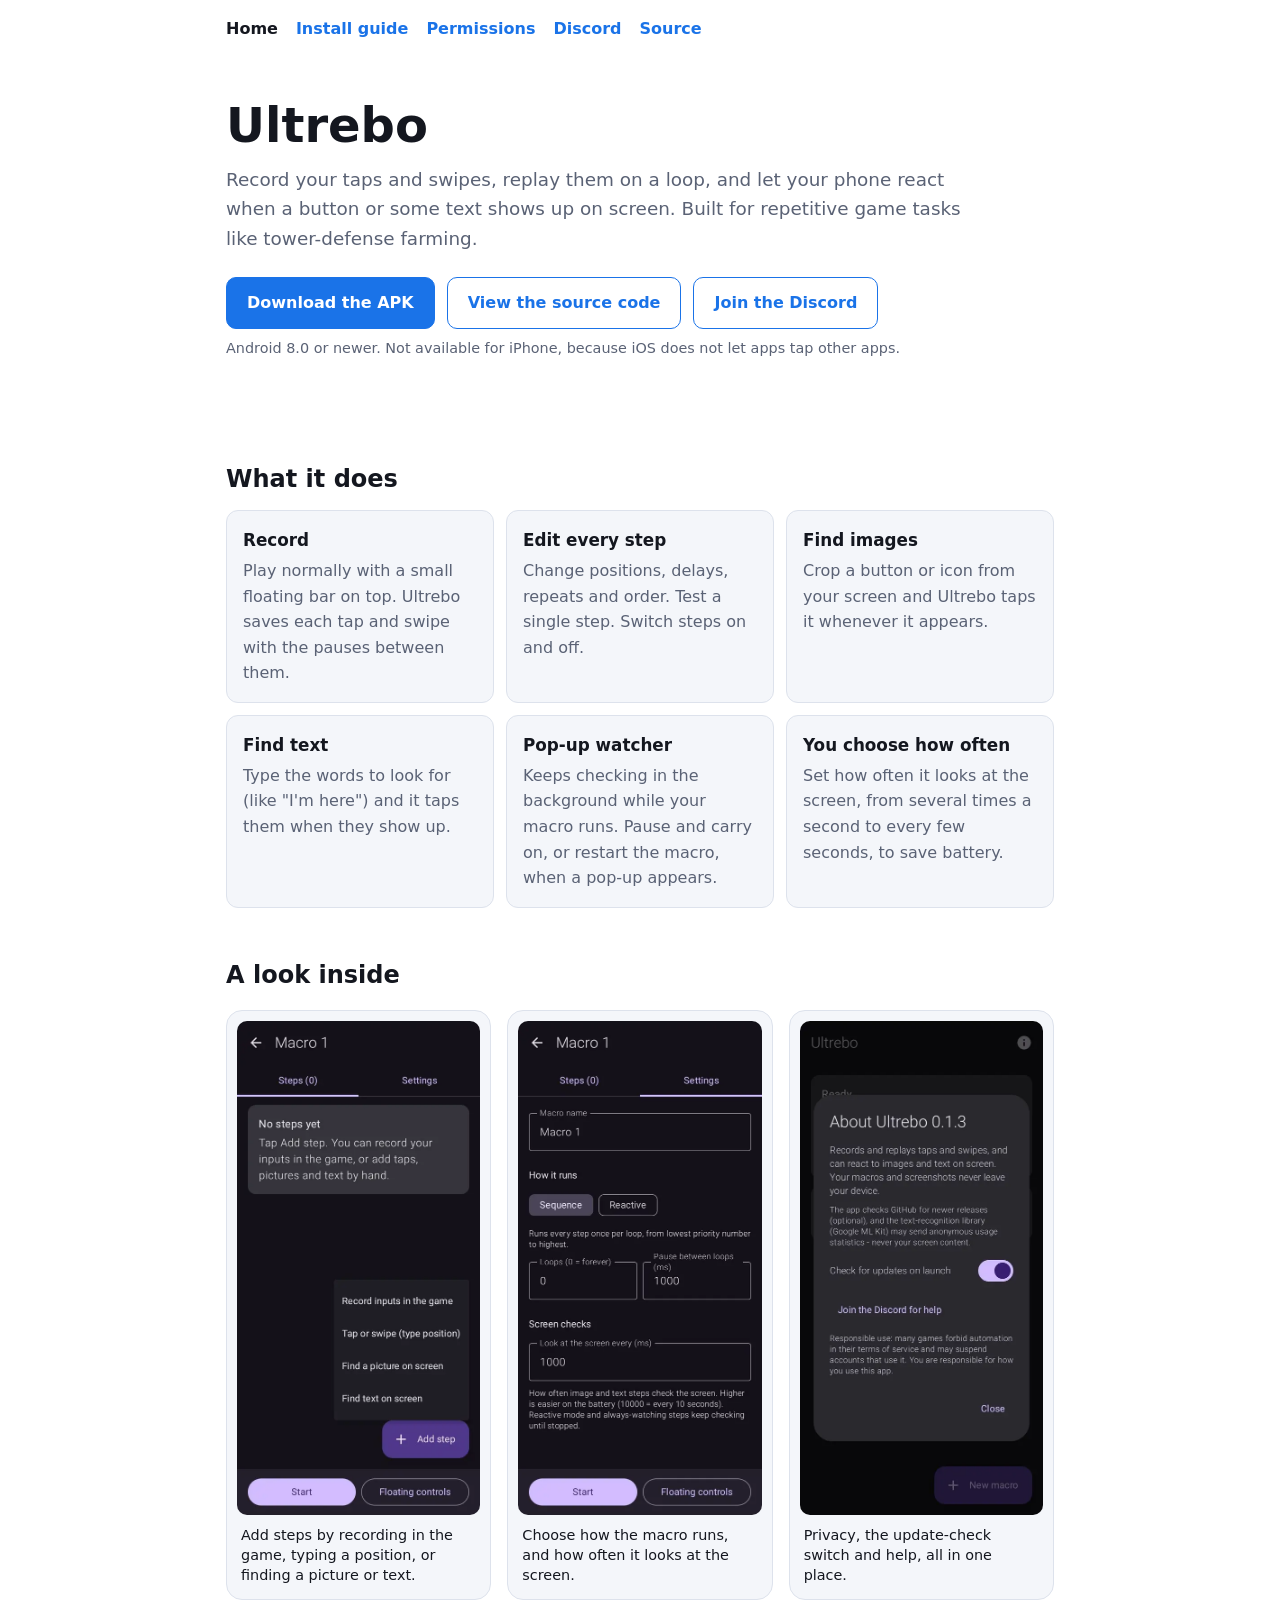
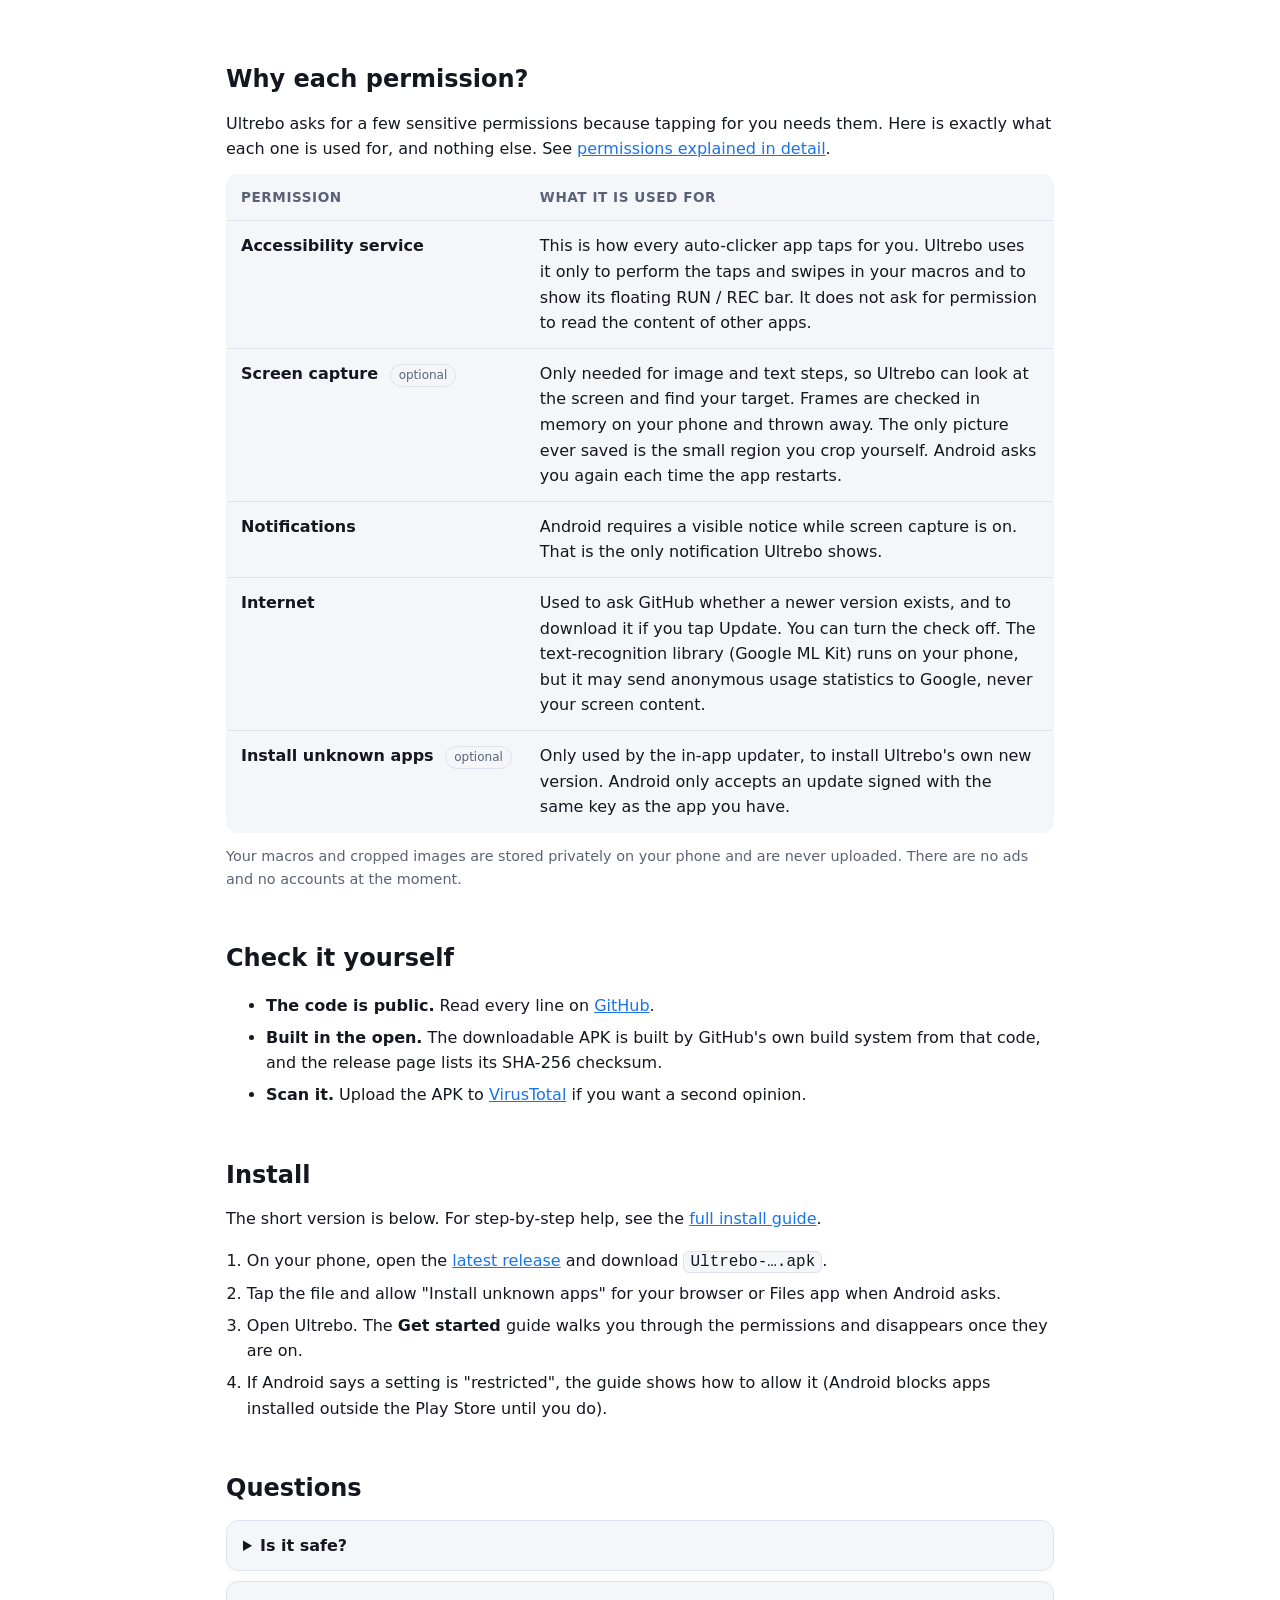
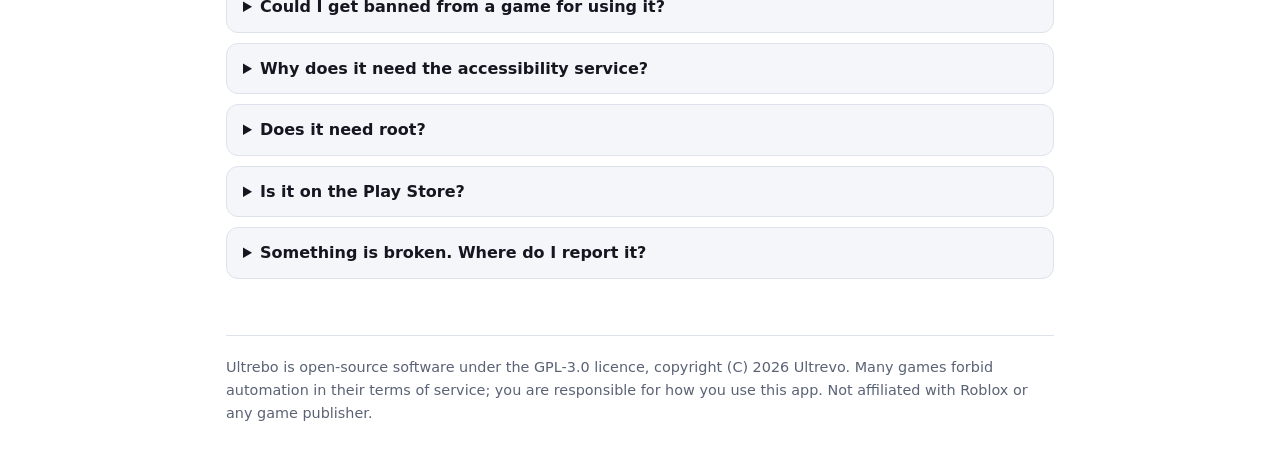
==== docs/index.html @ e7f70ffb "Show screenshots in a clear gallery with captions inside each card; bust the stylesheet cache" ====
<!doctype html>
<html lang="en">
<head>
<meta charset="utf-8">
<meta name="viewport" content="width=device-width, initial-scale=1">
<title>Ultrebo - tap automation app for Android</title>
<meta name="description" content="Ultrebo is an open-source Android app that records and replays taps and swipes and can find images and text on screen. See exactly what it does and why it needs each permission.">
<meta property="og:title" content="Ultrebo - tap automation app for Android">
<meta property="og:description" content="Record taps, replay them, and react to images and text on screen. Open source, with every permission explained.">
<meta name="google-site-verification" content="expB4RWca5_UA6iUgdjvlI29_HcrTDJphARxLdMPjEo" />
<meta name="robots" content="index,follow">
<meta name="theme-color" content="#1a73e8">
<link rel="canonical" href="https://ultrevo.github.io/Ultrebo/">
<link rel="icon" href="favicon.svg" type="image/svg+xml">
<meta property="og:type" content="website">
<meta property="og:url" content="https://ultrevo.github.io/Ultrebo/">
<meta property="og:site_name" content="Ultrebo">
<meta name="twitter:card" content="summary">
<script type="application/ld+json">
{
  "@context": "https://schema.org",
  "@type": "SoftwareApplication",
  "name": "Ultrebo",
  "applicationCategory": "UtilitiesApplication",
  "operatingSystem": "Android 8.0 or newer",
  "description": "Records and replays taps and swipes on Android, and can find images and text on screen.",
  "url": "https://ultrevo.github.io/Ultrebo/",
  "downloadUrl": "https://github.com/Ultrevo/Ultrebo/releases/latest",
  "license": "https://www.gnu.org/licenses/gpl-3.0.html",
  "author": { "@type": "Person", "name": "Ultrevo" }
}
</script>
<link rel="stylesheet" href="style.css?v=3">
</head>
<body>
<div class="wrap">
<nav class="site" aria-label="Site"><a href="./" aria-current="page">Home</a><a href="install.html">Install guide</a><a href="permissions.html">Permissions</a><a href="https://discord.gg/mAKGfaAWWW">Discord</a><a href="https://github.com/Ultrevo/Ultrebo">Source</a></nav>

<header class="hero">
  <h1>Ultrebo</h1>
  <p class="lead">Record your taps and swipes, replay them on a loop, and let your phone react when a button
  or some text shows up on screen. Built for repetitive game tasks like tower-defense farming.</p>
  <div class="buttons">
    <a class="btn primary" href="https://github.com/Ultrevo/Ultrebo/releases/latest">Download the APK</a>
    <a class="btn secondary" href="https://github.com/Ultrevo/Ultrebo">View the source code</a>
    <a class="btn secondary" href="https://discord.gg/mAKGfaAWWW">Join the Discord</a>
  </div>
  <p class="small">Android 8.0 or newer. Not available for iPhone, because iOS does not let apps tap other apps.</p>
</header>

<section>
  <h2>What it does</h2>
  <div class="grid">
    <div class="card"><h3>Record</h3><p>Play normally with a small floating bar on top. Ultrebo saves each tap and swipe with the pauses between them.</p></div>
    <div class="card"><h3>Edit every step</h3><p>Change positions, delays, repeats and order. Test a single step. Switch steps on and off.</p></div>
    <div class="card"><h3>Find images</h3><p>Crop a button or icon from your screen and Ultrebo taps it whenever it appears.</p></div>
    <div class="card"><h3>Find text</h3><p>Type the words to look for (like "I'm here") and it taps them when they show up.</p></div>
    <div class="card"><h3>Pop-up watcher</h3><p>Keeps checking in the background while your macro runs. Pause and carry on, or restart the macro, when a pop-up appears.</p></div>
    <div class="card"><h3>You choose how often</h3><p>Set how often it looks at the screen, from several times a second to every few seconds, to save battery.</p></div>
  </div>
</section>

<section>
  <h2>A look inside</h2>
  <div class="shots">
    <figure>
      <img src="img/add-step.webp" width="540" height="1095" loading="lazy"
           alt="Ultrebo's Add step menu listing four options: record inputs in the game, tap or swipe, find a picture on screen, and find text on screen">
      <figcaption>Add steps by recording in the game, typing a position, or finding a picture or text.</figcaption>
    </figure>
    <figure>
      <img src="img/settings.webp" width="540" height="1095" loading="lazy"
           alt="Ultrebo's macro settings screen with run mode, loop count, pause between loops and how often to check the screen">
      <figcaption>Choose how the macro runs, and how often it looks at the screen.</figcaption>
    </figure>
    <figure>
      <img src="img/about.webp" width="540" height="1095" loading="lazy"
           alt="Ultrebo's About screen with its privacy summary, the update-check switch and a link to the Discord server">
      <figcaption>Privacy, the update-check switch and help, all in one place.</figcaption>
    </figure>
  </div>
</section>

<section id="permissions">
  <h2>Why each permission?</h2>
  <p>Ultrebo asks for a few sensitive permissions because tapping for you needs them. Here is exactly what each one
  is used for, and nothing else. See <a href="permissions.html">permissions explained in detail</a>.</p>
  <table>
    <thead><tr><th>Permission</th><th>What it is used for</th></tr></thead>
    <tbody>
      <tr><td class="perm">Accessibility service</td>
        <td>This is how every auto-clicker app taps for you. Ultrebo uses it only to perform the taps and swipes
        in your macros and to show its floating RUN / REC bar. It does not ask for permission to read the content of other apps.</td></tr>
      <tr><td class="perm">Screen capture <span class="tag">optional</span></td>
        <td>Only needed for image and text steps, so Ultrebo can look at the screen and find your target. Frames are
        checked in memory on your phone and thrown away. The only picture ever saved is the small region you crop yourself.
        Android asks you again each time the app restarts.</td></tr>
      <tr><td class="perm">Notifications</td>
        <td>Android requires a visible notice while screen capture is on. That is the only notification Ultrebo shows.</td></tr>
      <tr><td class="perm">Internet</td>
        <td>Used to ask GitHub whether a newer version exists, and to download it if you tap Update. You can turn the check off.
        The text-recognition library (Google ML Kit) runs on your phone, but it may send anonymous usage statistics to Google,
        never your screen content.</td></tr>
      <tr><td class="perm">Install unknown apps <span class="tag">optional</span></td>
        <td>Only used by the in-app updater, to install Ultrebo's own new version. Android only accepts an update
        signed with the same key as the app you have.</td></tr>
    </tbody>
  </table>
  <p class="small" style="margin-top:12px">Your macros and cropped images are stored privately on your phone and are never uploaded.
  There are no ads and no accounts at the moment.</p>
</section>

<section>
  <h2>Check it yourself</h2>
  <ul>
    <li><strong>The code is public.</strong> Read every line on <a href="https://github.com/Ultrevo/Ultrebo">GitHub</a>.</li>
    <li><strong>Built in the open.</strong> The downloadable APK is built by GitHub's own build system from that code, and the release page lists its SHA-256 checksum.</li>
    <li><strong>Scan it.</strong> Upload the APK to <a href="https://www.virustotal.com">VirusTotal</a> if you want a second opinion.</li>
  </ul>
</section>

<section>
  <h2>Install</h2>
  <p>The short version is below. For step-by-step help, see the <a href="install.html">full install guide</a>.</p>
  <ol>
    <li>On your phone, open the <a href="https://github.com/Ultrevo/Ultrebo/releases/latest">latest release</a> and download <code>Ultrebo-….apk</code>.</li>
    <li>Tap the file and allow "Install unknown apps" for your browser or Files app when Android asks.</li>
    <li>Open Ultrebo. The <strong>Get started</strong> guide walks you through the permissions and disappears once they are on.</li>
    <li>If Android says a setting is "restricted", the guide shows how to allow it (Android blocks apps installed outside the Play Store until you do).</li>
  </ol>
</section>

<section>
  <h2>Questions</h2>
  <details><summary>Is it safe?</summary>
    <p>Everything it does is described above and in the open-source code. It has no ads or accounts and does not upload your macros or screenshots. As with any app, only install it if you are comfortable with that.</p></details>
  <details><summary>Could I get banned from a game for using it?</summary>
    <p>Possibly. Many games forbid automation in their rules and may suspend accounts that use it. Ultrebo does not hide itself or avoid detection. You are responsible for how you use it.</p></details>
  <details><summary>Why does it need the accessibility service?</summary>
    <p>It is the only official way an Android app can tap and swipe on other apps. Every auto-clicker uses it.</p></details>
  <details><summary>Does it need root?</summary>
    <p>No.</p></details>
  <details><summary>Is it on the Play Store?</summary>
    <p>No. Apps that automate taps are very restricted there, so Ultrebo is distributed from GitHub.</p></details>
  <details><summary>Something is broken. Where do I report it?</summary>
    <p>Join the <a href="https://discord.gg/mAKGfaAWWW">Discord server</a> and open a support ticket, or open an issue on <a href="https://github.com/Ultrevo/Ultrebo/issues">GitHub</a>. Say your phone model and Android version.</p></details>
</section>

<footer>
  <p class="small">Ultrebo is open-source software under the GPL-3.0 licence, copyright (C) 2026 Ultrevo. Many games forbid automation in their terms of service;
  you are responsible for how you use this app. Not affiliated with Roblox or any game publisher.</p>
</footer>

</div>
</body>
</html>
---- docs/style.css ----
:root {
    --bg: #ffffff; --surface: #f4f6fa; --text: #14171f; --muted: #5a6275;
    --accent: #1a73e8; --accent-text: #ffffff; --border: #dde2ec; --ok: #137333;
  }
  @media (prefers-color-scheme: dark) {
    :root {
      --bg: #11141b; --surface: #1a1f2a; --text: #eceff6; --muted: #a2abbd;
      --accent: #6aa8ff; --accent-text: #0b1220; --border: #2b3242; --ok: #7bd88f;
    }
  }
  * { box-sizing: border-box; }
  body { margin: 0; background: var(--bg); color: var(--text);
         font: 16px/1.6 system-ui, -apple-system, "Segoe UI", Roboto, sans-serif; }
  .wrap { max-width: 860px; margin: 0 auto; padding: 0 16px; }
  header.hero { padding: 56px 0 40px; }
  h1 { font-size: clamp(2rem, 6vw, 3rem); line-height: 1.15; margin: 0 0 12px; }
  h2 { font-size: 1.5rem; margin: 48px 0 12px; }
  h3 { font-size: 1.05rem; margin: 0 0 4px; }
  p { margin: 0 0 12px; }
  .lead { font-size: 1.15rem; color: var(--muted); max-width: 40em; }
  .buttons { display: flex; flex-wrap: wrap; gap: 12px; margin: 24px 0 8px; }
  a.btn { display: inline-block; padding: 12px 20px; border-radius: 10px; text-decoration: none;
          font-weight: 600; border: 1px solid var(--accent); }
  a.primary { background: var(--accent); color: var(--accent-text); }
  a.secondary { color: var(--accent); }
  .small { color: var(--muted); font-size: .9rem; }
  .grid { display: grid; gap: 12px; grid-template-columns: repeat(auto-fit, minmax(240px, 1fr)); }
  .card { background: var(--surface); border: 1px solid var(--border); border-radius: 12px; padding: 16px; }
  .card p { color: var(--muted); margin: 0; }
  table { width: 100%; border-collapse: collapse; background: var(--surface);
          border: 1px solid var(--border); border-radius: 12px; overflow: hidden; }
  th, td { text-align: left; vertical-align: top; padding: 12px 14px; border-bottom: 1px solid var(--border); }
  th { font-size: .85rem; text-transform: uppercase; letter-spacing: .04em; color: var(--muted); }
  tr:last-child td { border-bottom: 0; }
  td.perm { font-weight: 600; white-space: nowrap; }
  .tag { display: inline-block; font-size: .75rem; padding: 1px 8px; border-radius: 99px;
         border: 1px solid var(--border); color: var(--muted); margin-left: 6px; font-weight: 500; }
  ol { padding-left: 1.3em; } li { margin-bottom: 6px; }
  details { background: var(--surface); border: 1px solid var(--border); border-radius: 12px;
            padding: 12px 16px; margin-bottom: 10px; }
  summary { cursor: pointer; font-weight: 600; }
  details p { margin: 10px 0 0; color: var(--muted); }
  code { background: var(--surface); border: 1px solid var(--border); border-radius: 6px; padding: 1px 6px; }
  footer { margin: 56px 0 40px; padding-top: 20px; border-top: 1px solid var(--border); }
  a { color: var(--accent); }
  @media (max-width: 560px) { td.perm { white-space: normal; } }
  nav.site { display: flex; flex-wrap: wrap; gap: 4px 18px; padding: 16px 0 0; font-weight: 600; }
  nav.site a { text-decoration: none; }
  nav.site a[aria-current="page"] { color: var(--text); }
  .page-title { padding: 28px 0 8px; }
  .callout { background: var(--surface); border: 1px solid var(--border); border-left: 4px solid var(--accent);
             border-radius: 8px; padding: 12px 16px; margin: 16px 0; }
  .callout p { margin: 0; color: var(--muted); }
  .steps > li { margin-bottom: 14px; }


  /* Screenshot gallery: swipeable row on phones, three side-by-side cards on wider screens. */
  .shots { display: flex; gap: 16px; overflow-x: auto; scroll-snap-type: x mandatory;
           padding: 4px 0 12px; margin-top: 12px; -webkit-overflow-scrolling: touch; }
  .shots figure { flex: 0 0 min(250px, 72%); scroll-snap-align: start; margin: 0;
                  background: var(--surface); border: 1px solid var(--border); border-radius: 16px; padding: 10px; }
  .shots img { width: 100%; height: auto; display: block; border-radius: 10px; }
  .shots figcaption { font-size: .9rem; color: var(--text); margin: 10px 4px 4px; line-height: 1.4; }
  @media (min-width: 720px) {
    .shots { display: grid; grid-template-columns: repeat(3, 1fr); overflow: visible; }
    .shots figure { flex: none; }
  }
  .shot-single { max-width: 260px; margin: 12px 0 20px; }
  .shot-single img { width: 100%; height: auto; display: block; border-radius: 16px; border: 1px solid var(--border); }
  .shot-single figcaption { font-size: .9rem; color: var(--muted); margin-top: 8px; }
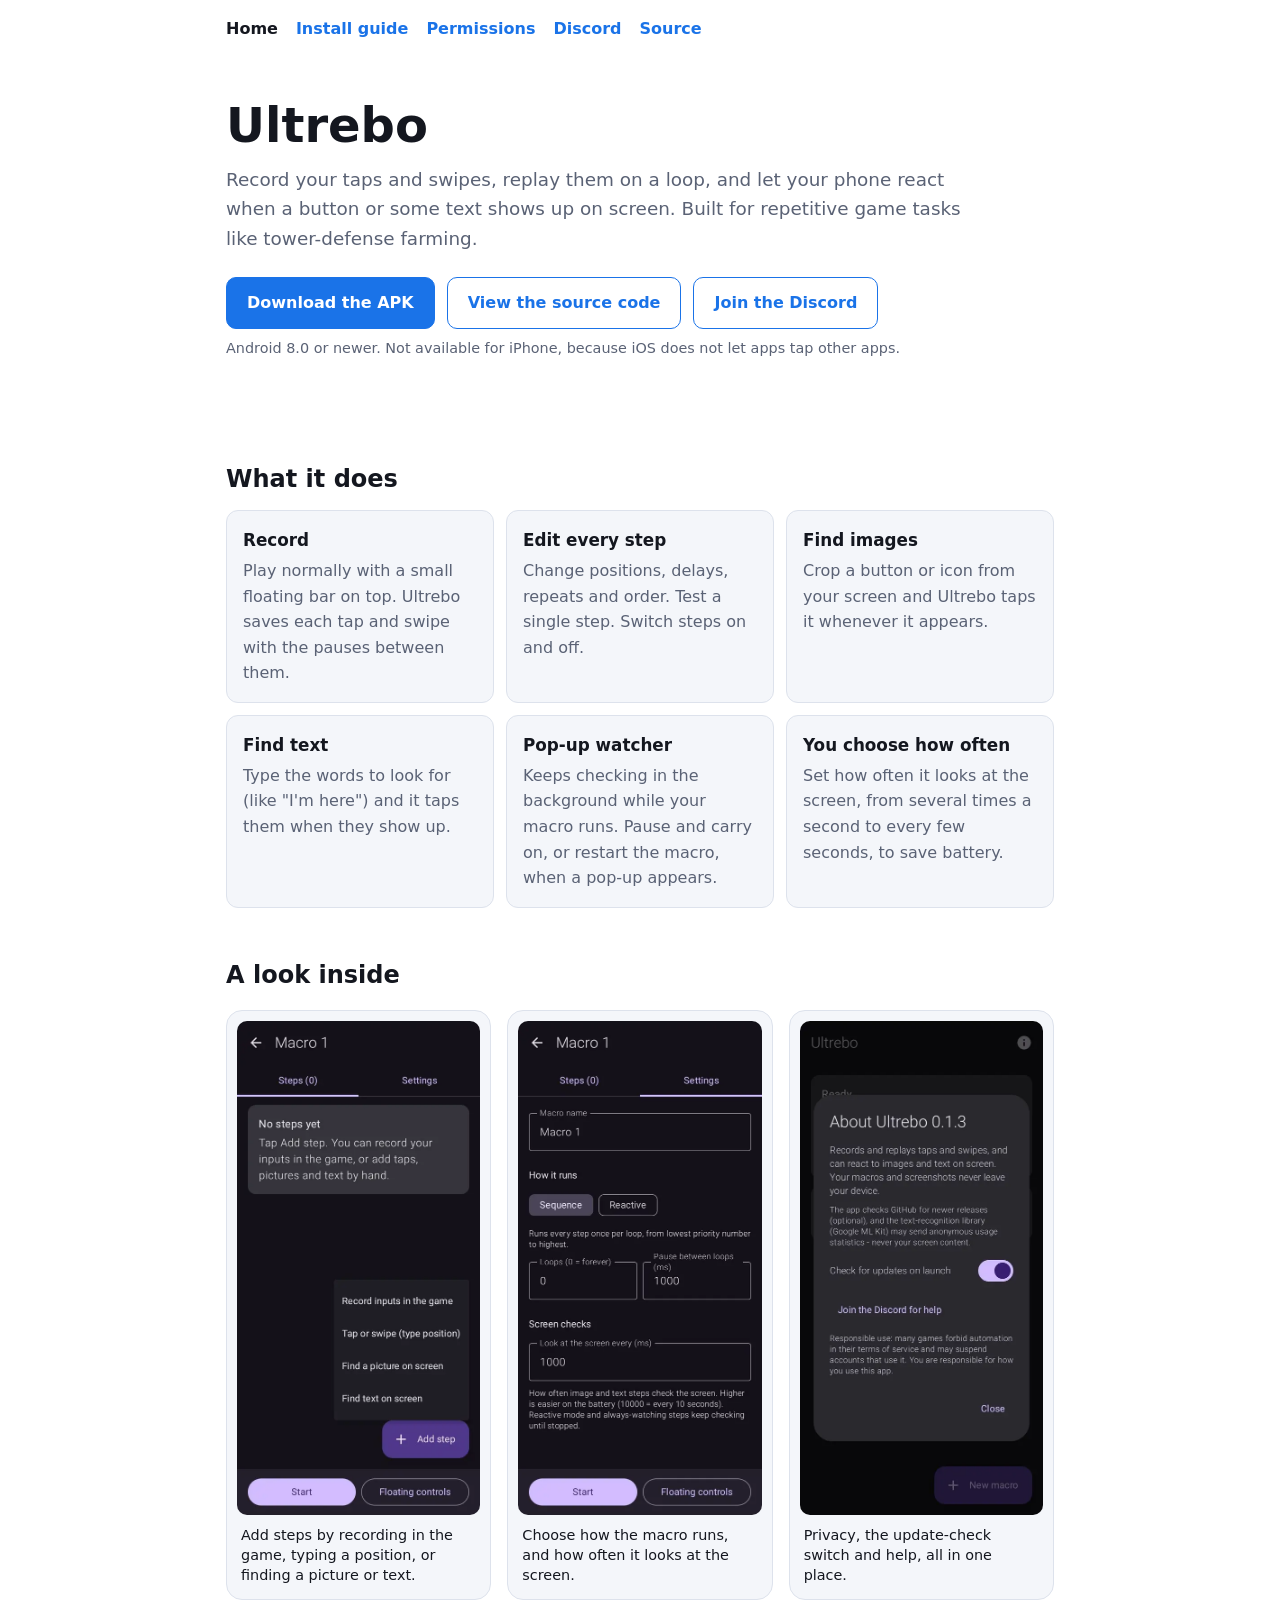
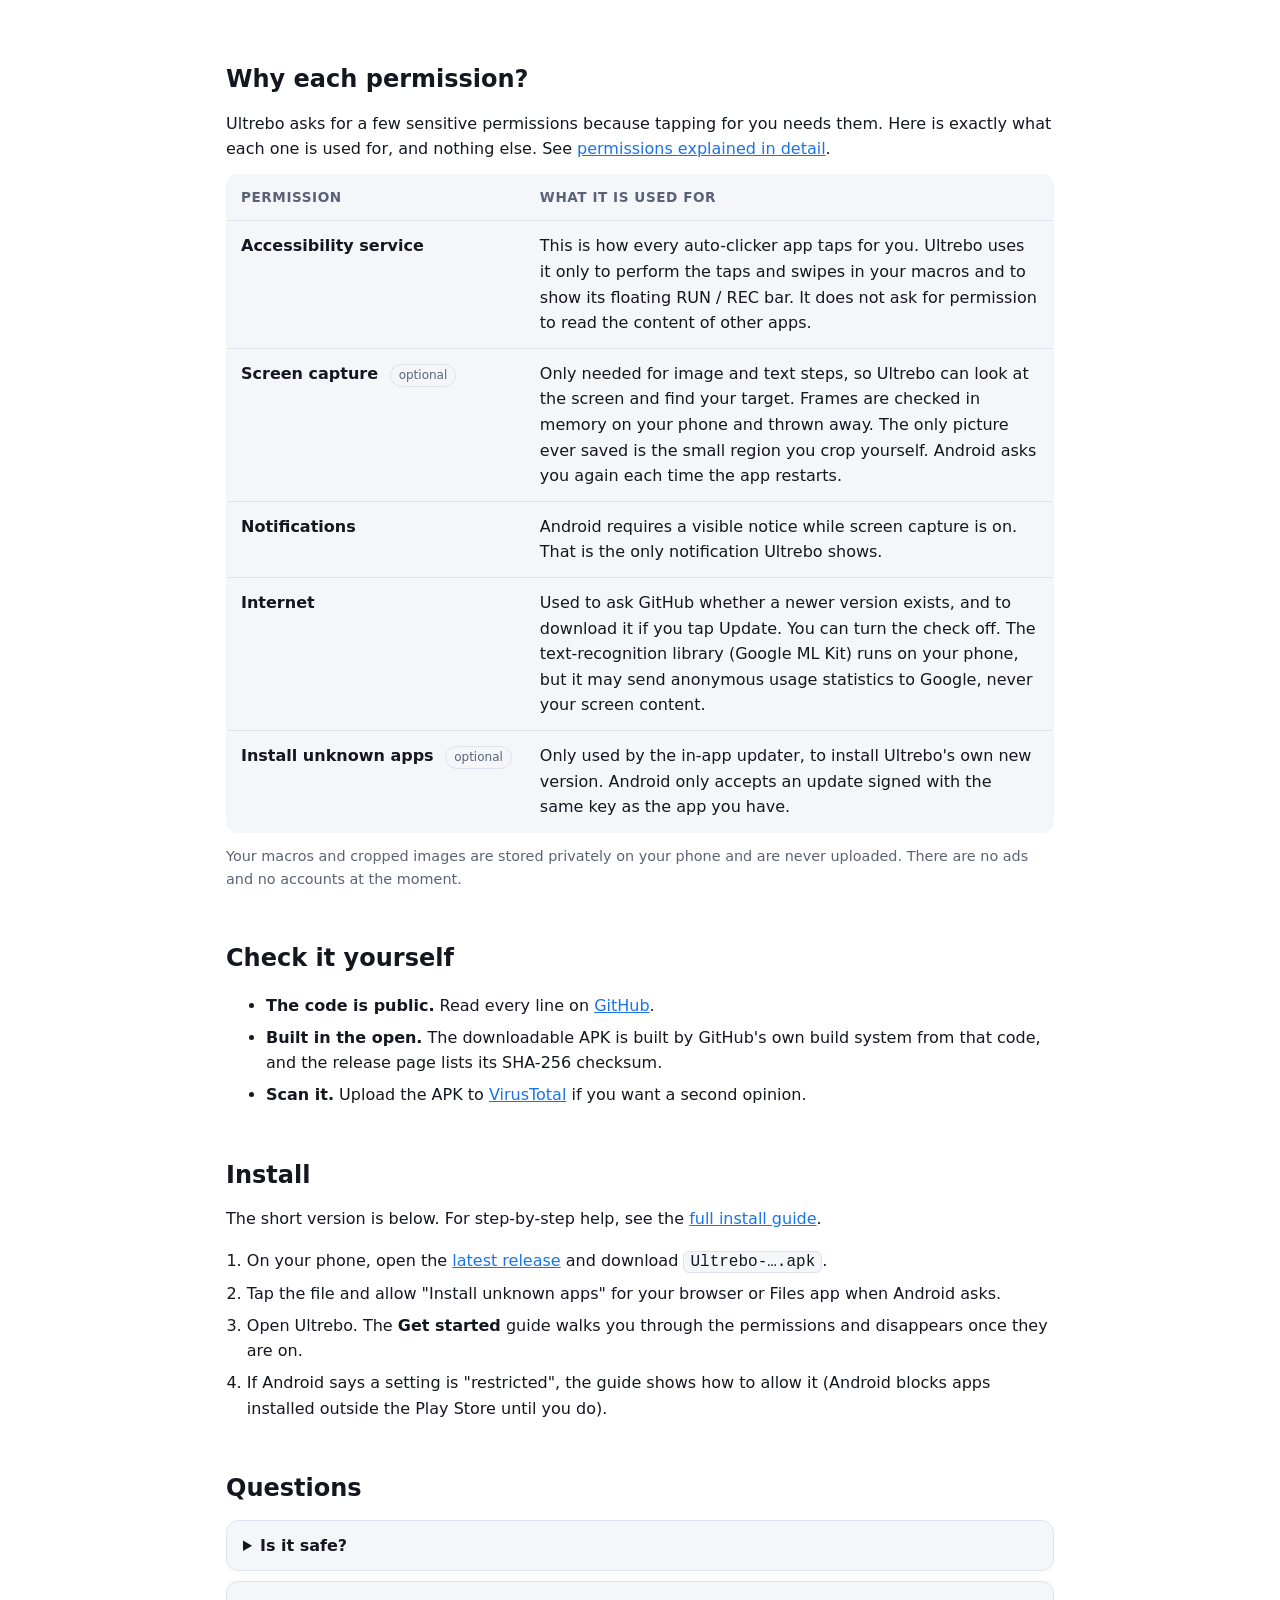
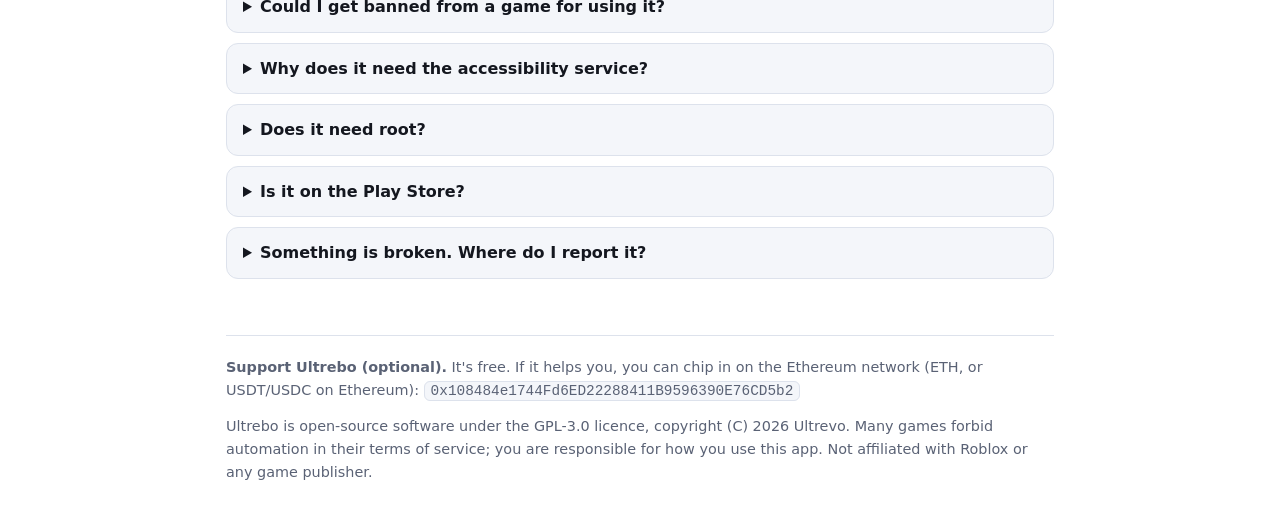
==== commit eacdd52f: "Add optional Ethereum donation address to README and website" ====
--- a/docs/index.html
+++ b/docs/index.html
@@ -30,7 +30,24 @@
   "author": { "@type": "Person", "name": "Ultrevo" }
 }
 </script>
-<link rel="stylesheet" href="style.css?v=3">
+<link rel="stylesheet" href="style.css?v=4">
+<style>
+  /* Screenshot gallery: swipeable row on phones, three side-by-side cards on wider screens. */
+  .shots { display: flex; gap: 16px; overflow-x: auto; scroll-snap-type: x mandatory;
+           padding: 4px 0 12px; margin-top: 12px; -webkit-overflow-scrolling: touch; }
+  .shots figure { flex: 0 0 min(250px, 72%); scroll-snap-align: start; margin: 0;
+                  background: var(--surface); border: 1px solid var(--border); border-radius: 16px; padding: 10px; }
+  .shots img { width: 100%; height: auto; display: block; border-radius: 10px; }
+  .shots figcaption { font-size: .9rem; color: var(--text); margin: 10px 4px 4px; line-height: 1.4; }
+  @media (min-width: 720px) {
+    .shots { display: grid; grid-template-columns: repeat(3, 1fr); overflow: visible; }
+    .shots figure { flex: none; }
+  }
+  .shot-single { max-width: 260px; margin: 12px 0 20px; }
+  .shot-single img { width: 100%; height: auto; display: block; border-radius: 16px; border: 1px solid var(--border); }
+  .shot-single figcaption { font-size: .9rem; color: var(--muted); margin-top: 8px; }
+</style>
+
 </head>
 <body>
 <div class="wrap">
@@ -147,6 +164,8 @@
 </section>
 
 <footer>
+  <p class="small"><strong>Support Ultrebo (optional).</strong> It's free. If it helps you, you can chip in on the Ethereum network (ETH, or USDT/USDC on Ethereum):
+  <code style="word-break:break-all">0x108484e1744Fd6ED22288411B9596390E76CD5b2</code></p>
   <p class="small">Ultrebo is open-source software under the GPL-3.0 licence, copyright (C) 2026 Ultrevo. Many games forbid automation in their terms of service;
   you are responsible for how you use this app. Not affiliated with Roblox or any game publisher.</p>
 </footer>
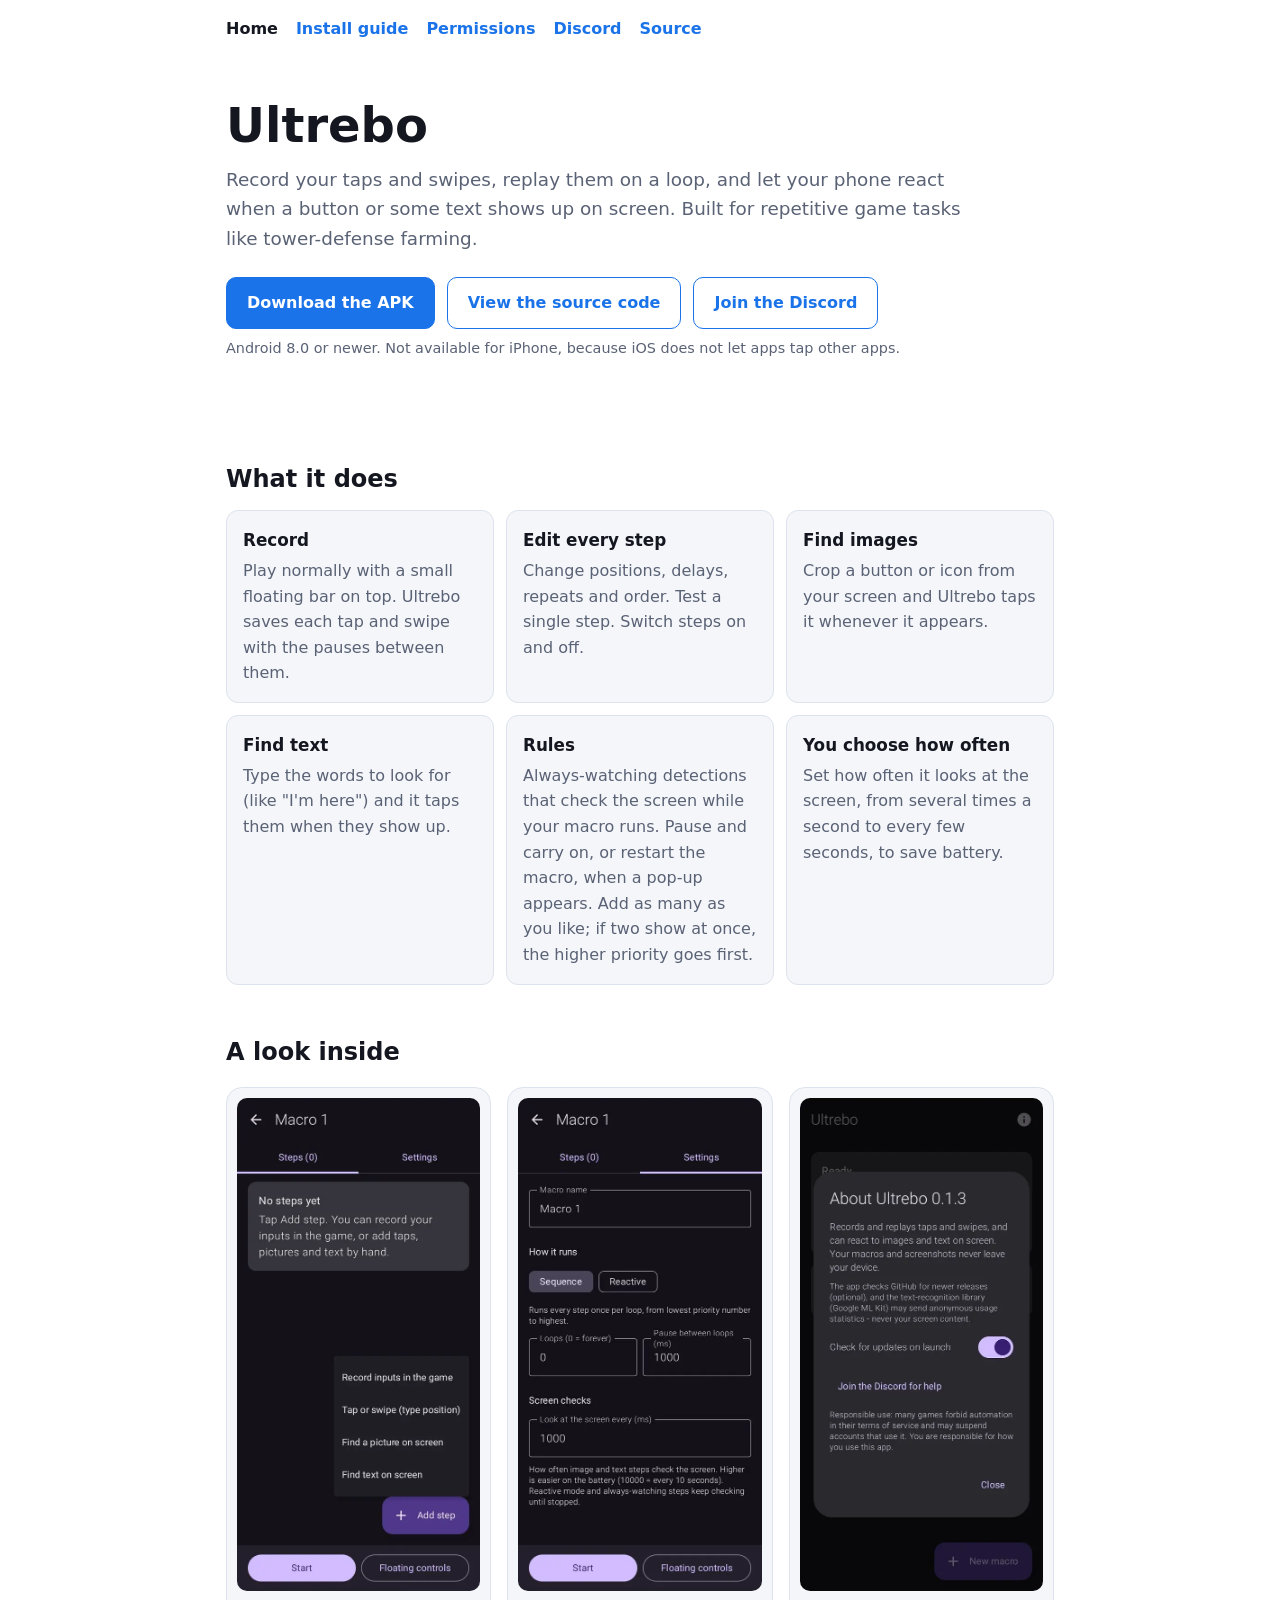
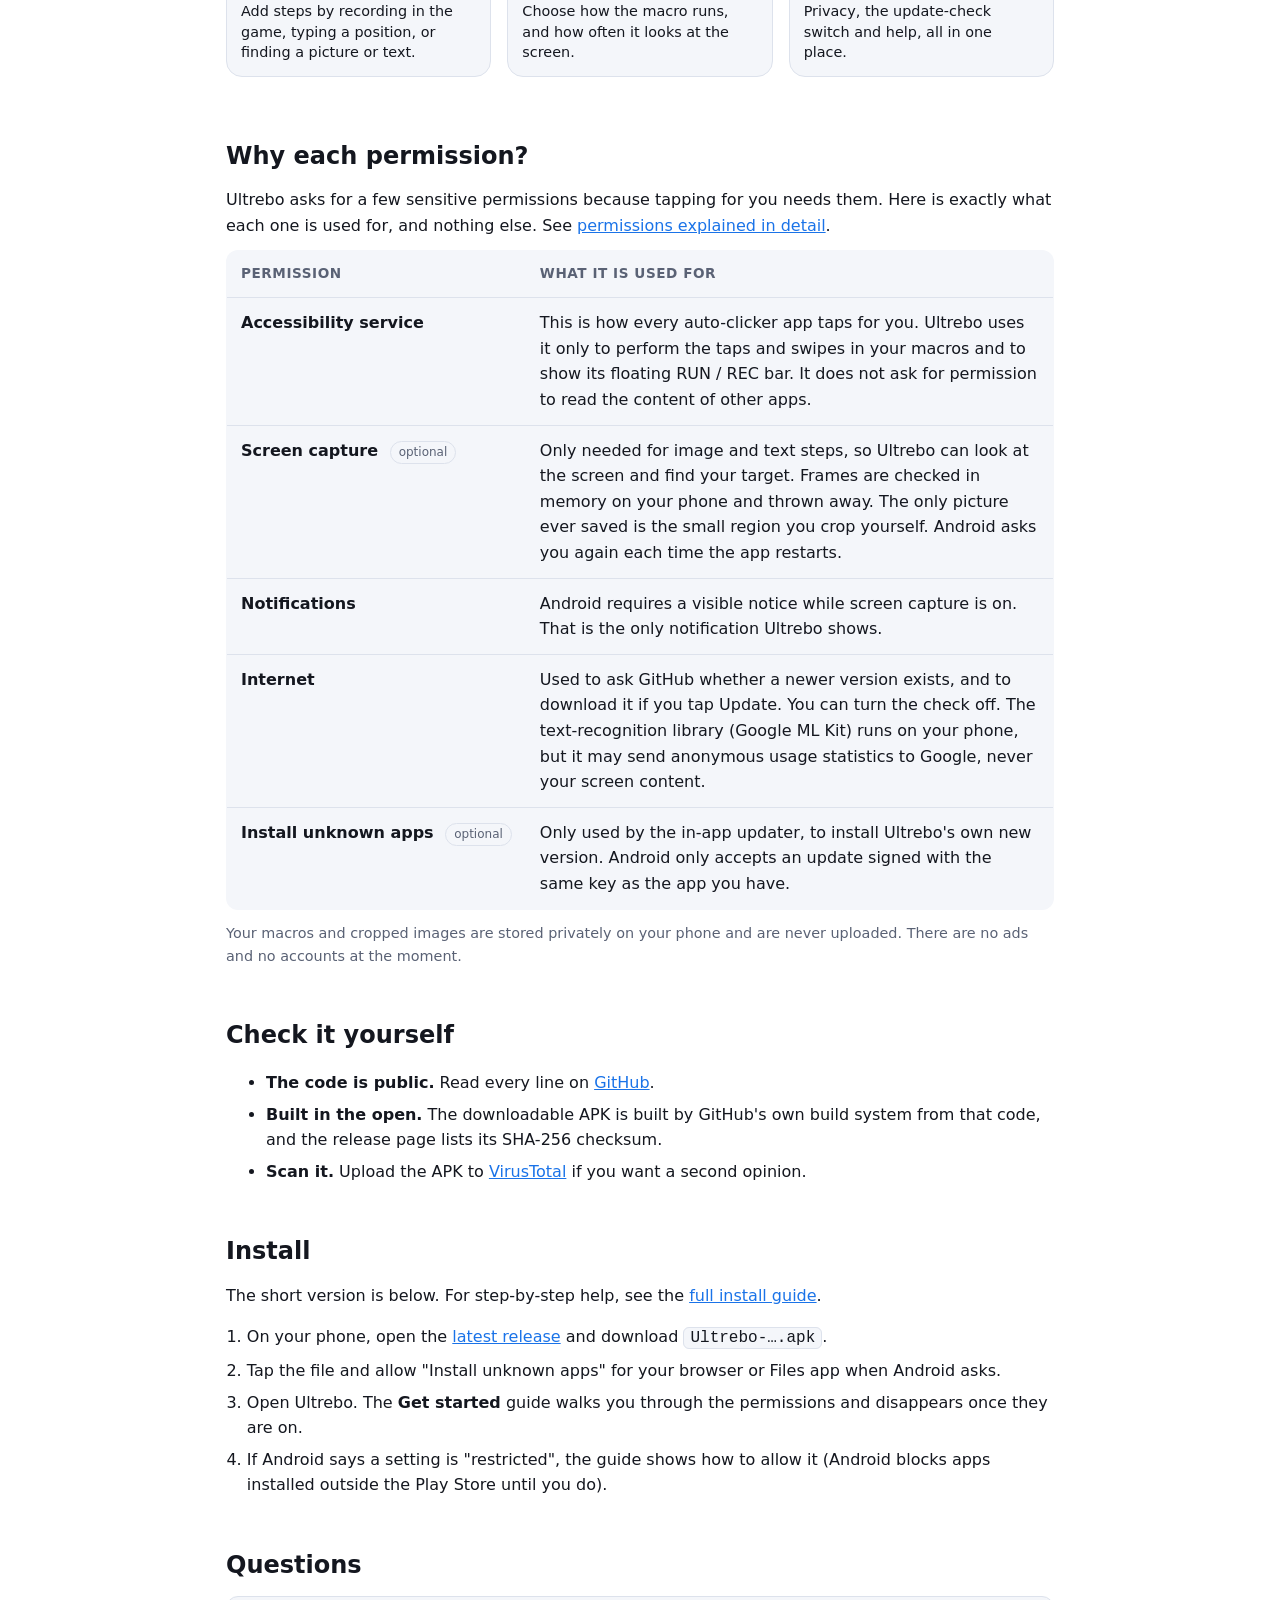
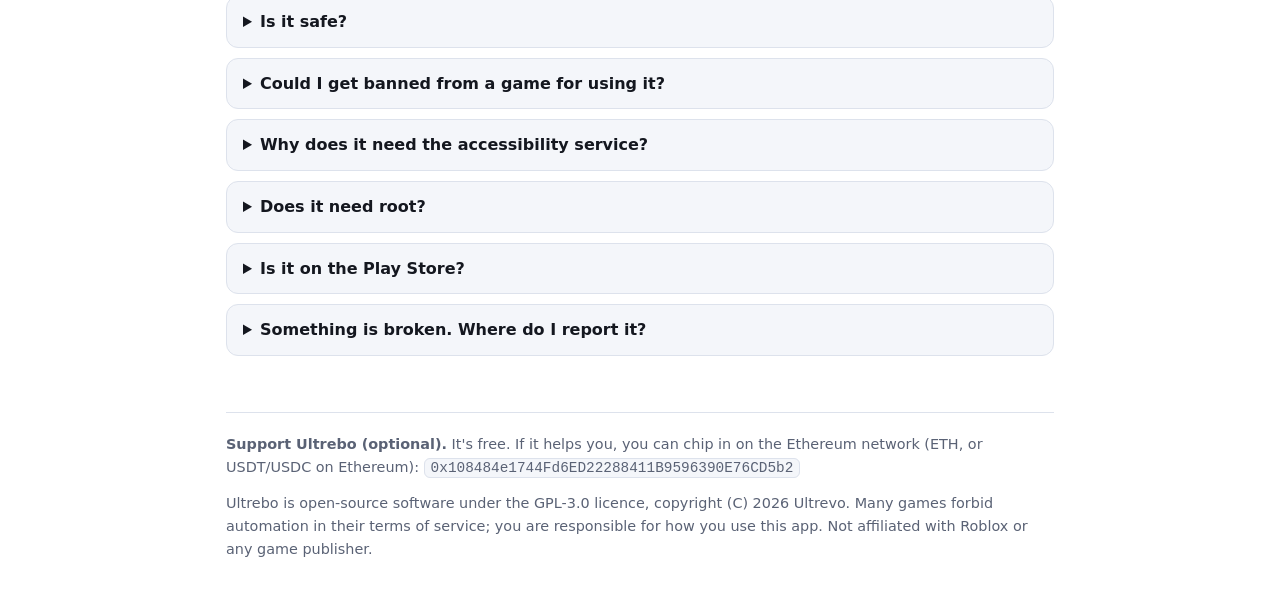
==== commit 2836047c: "Add a Rules tab: several always-watching detections per macro, highest priority first" ====
--- a/docs/index.html
+++ b/docs/index.html
@@ -72,7 +72,7 @@
     <div class="card"><h3>Edit every step</h3><p>Change positions, delays, repeats and order. Test a single step. Switch steps on and off.</p></div>
     <div class="card"><h3>Find images</h3><p>Crop a button or icon from your screen and Ultrebo taps it whenever it appears.</p></div>
     <div class="card"><h3>Find text</h3><p>Type the words to look for (like "I'm here") and it taps them when they show up.</p></div>
-    <div class="card"><h3>Pop-up watcher</h3><p>Keeps checking in the background while your macro runs. Pause and carry on, or restart the macro, when a pop-up appears.</p></div>
+    <div class="card"><h3>Rules</h3><p>Always-watching detections that check the screen while your macro runs. Pause and carry on, or restart the macro, when a pop-up appears. Add as many as you like; if two show at once, the higher priority goes first.</p></div>
     <div class="card"><h3>You choose how often</h3><p>Set how often it looks at the screen, from several times a second to every few seconds, to save battery.</p></div>
   </div>
 </section>
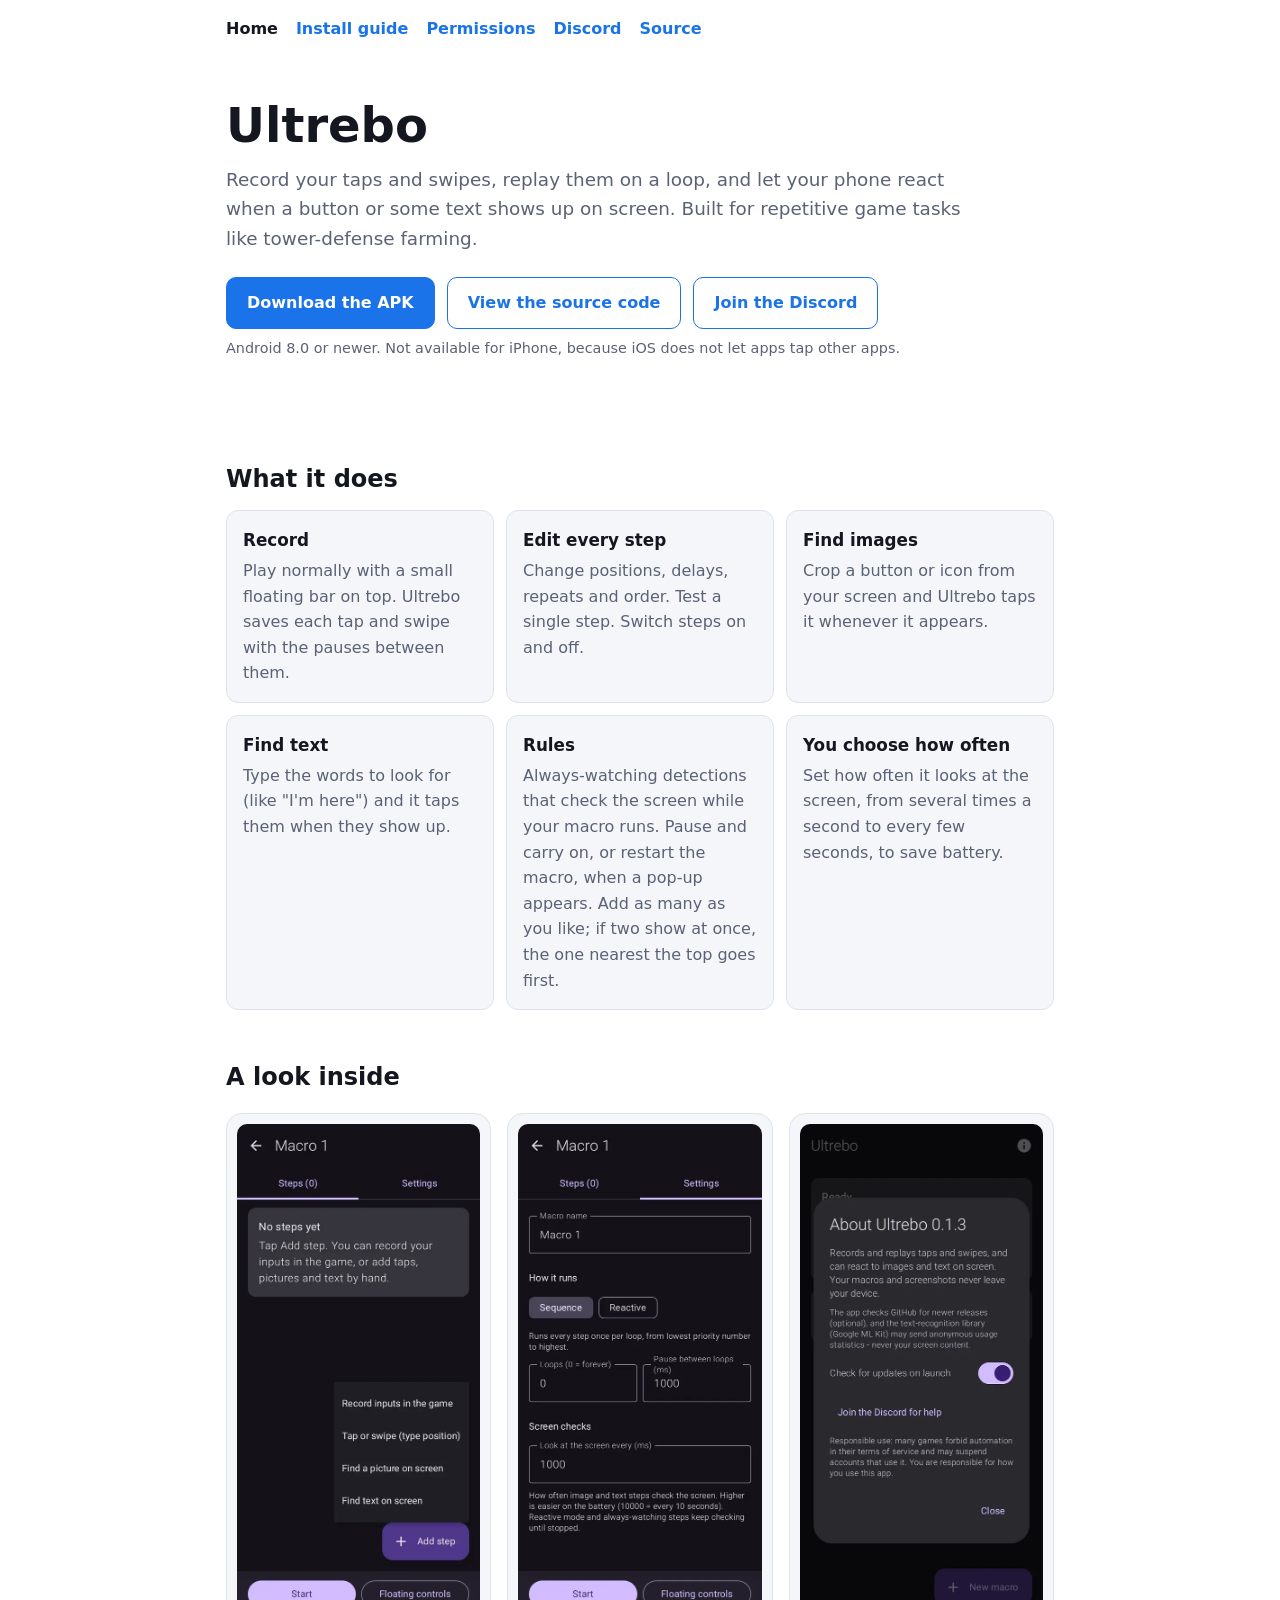
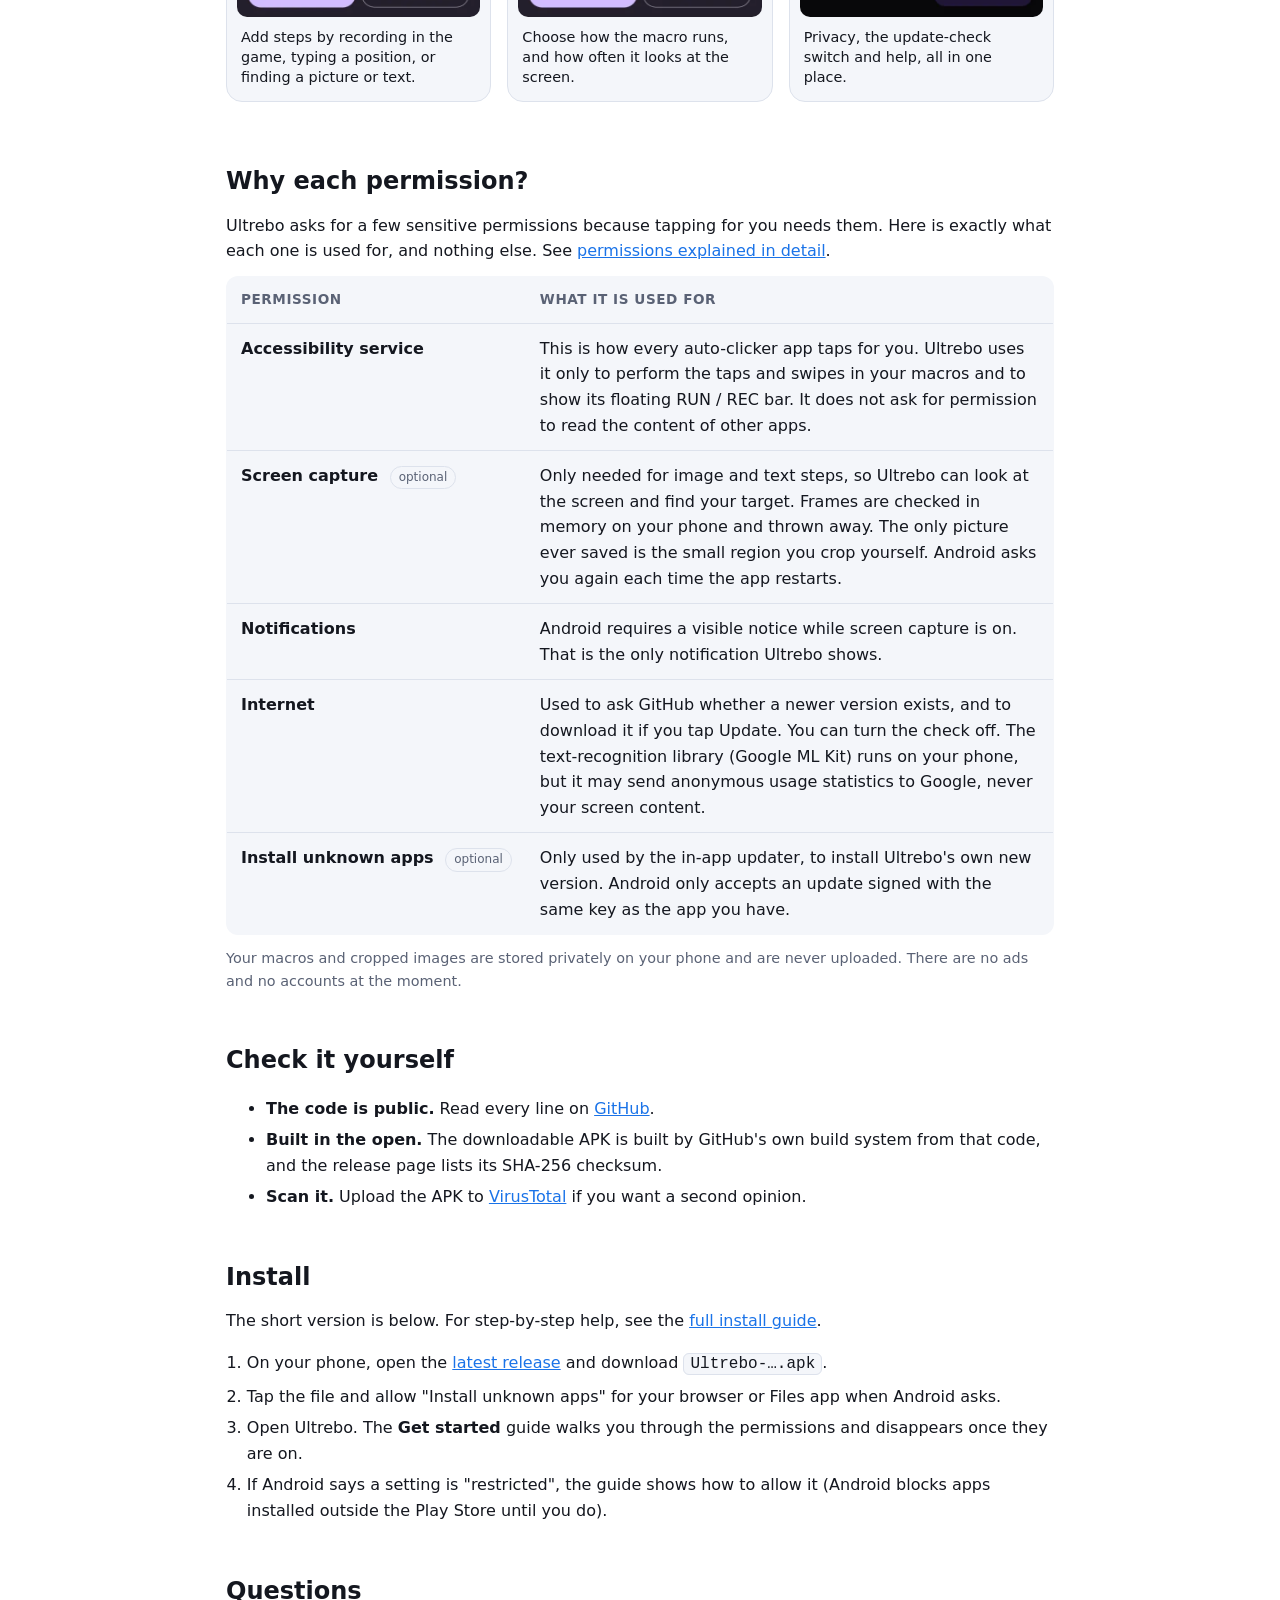
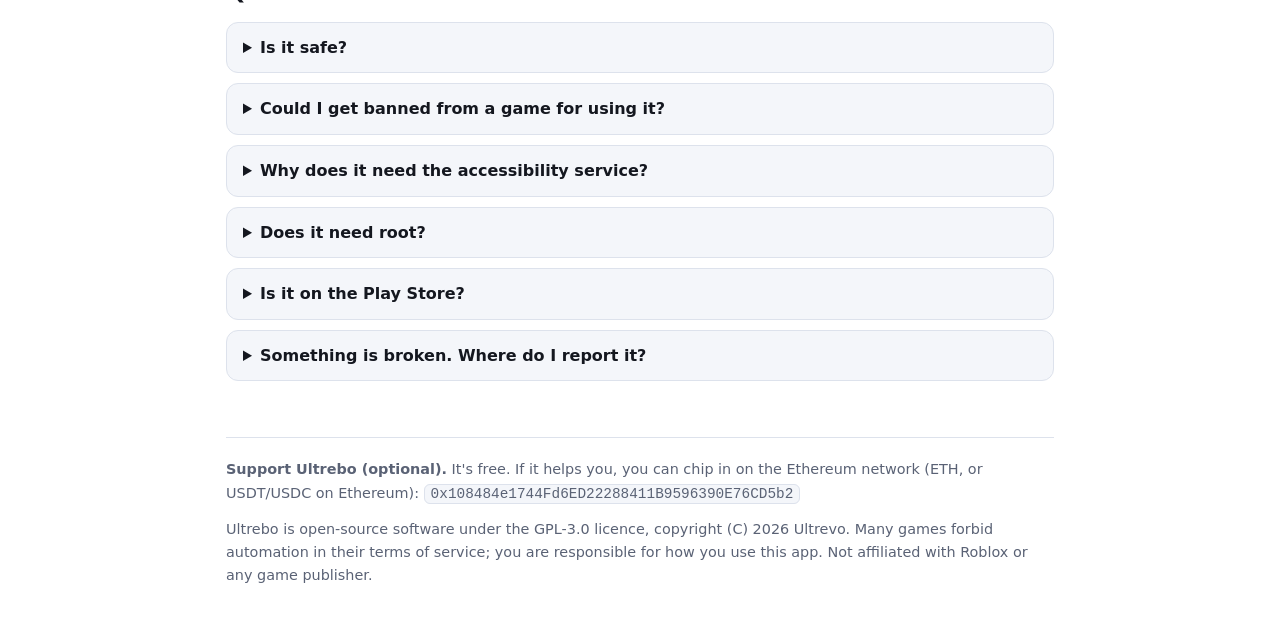
==== commit 8accde9a: "Order is priority: remove the priority number fields, the list order decides" ====
--- a/docs/index.html
+++ b/docs/index.html
@@ -72,7 +72,7 @@
     <div class="card"><h3>Edit every step</h3><p>Change positions, delays, repeats and order. Test a single step. Switch steps on and off.</p></div>
     <div class="card"><h3>Find images</h3><p>Crop a button or icon from your screen and Ultrebo taps it whenever it appears.</p></div>
     <div class="card"><h3>Find text</h3><p>Type the words to look for (like "I'm here") and it taps them when they show up.</p></div>
-    <div class="card"><h3>Rules</h3><p>Always-watching detections that check the screen while your macro runs. Pause and carry on, or restart the macro, when a pop-up appears. Add as many as you like; if two show at once, the higher priority goes first.</p></div>
+    <div class="card"><h3>Rules</h3><p>Always-watching detections that check the screen while your macro runs. Pause and carry on, or restart the macro, when a pop-up appears. Add as many as you like; if two show at once, the one nearest the top goes first.</p></div>
     <div class="card"><h3>You choose how often</h3><p>Set how often it looks at the screen, from several times a second to every few seconds, to save battery.</p></div>
   </div>
 </section>
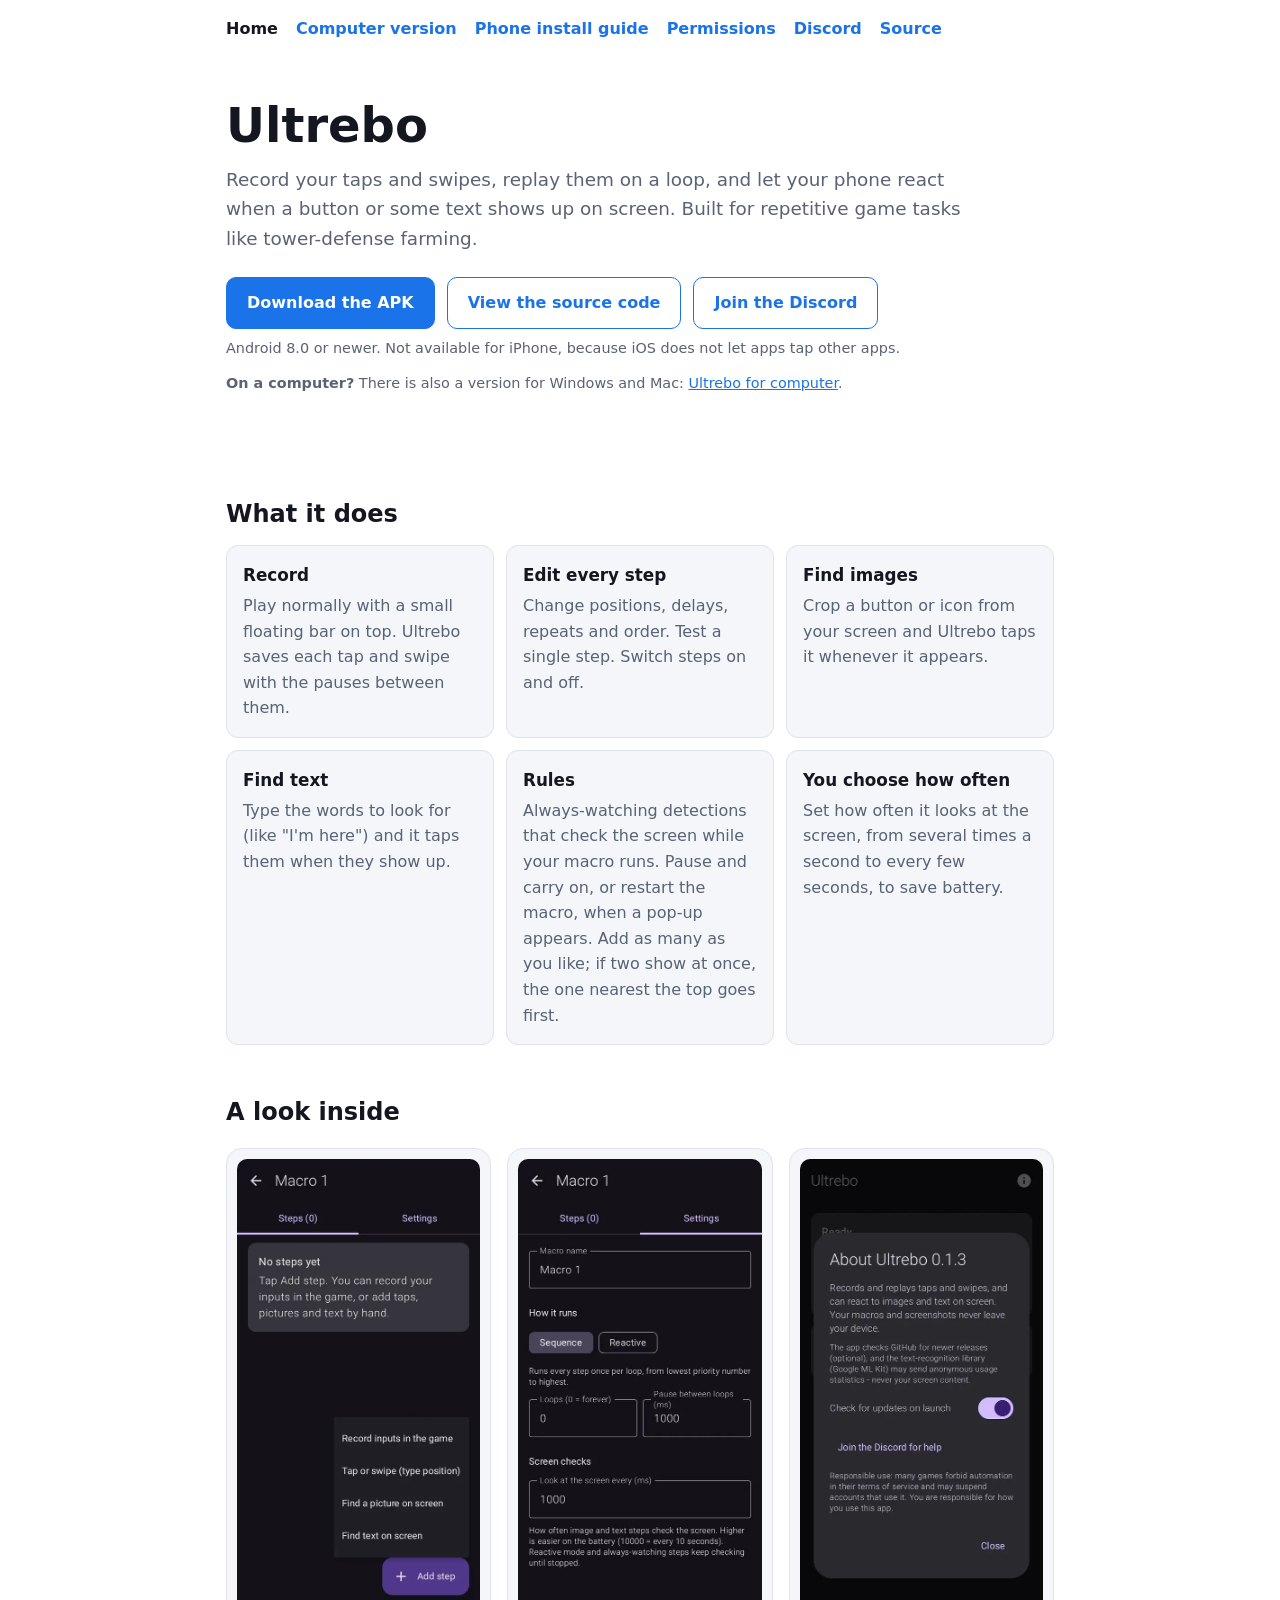
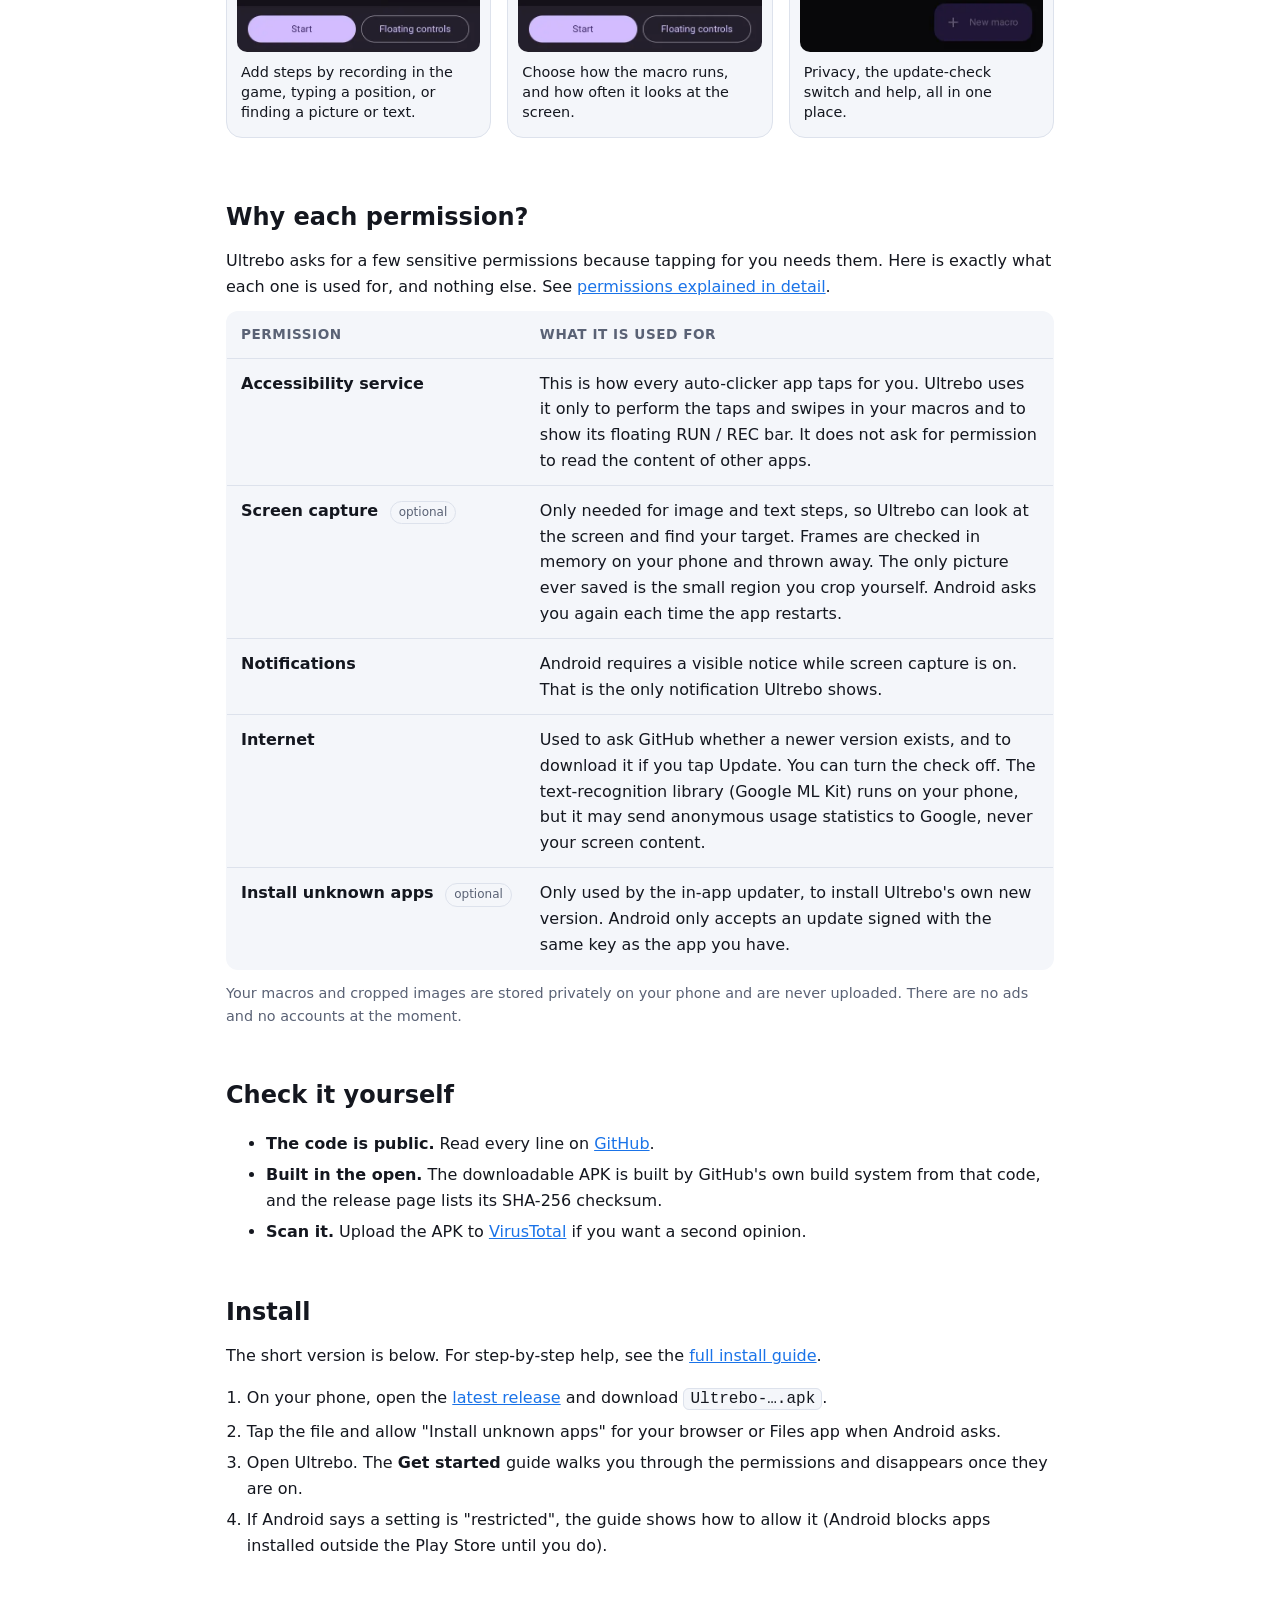
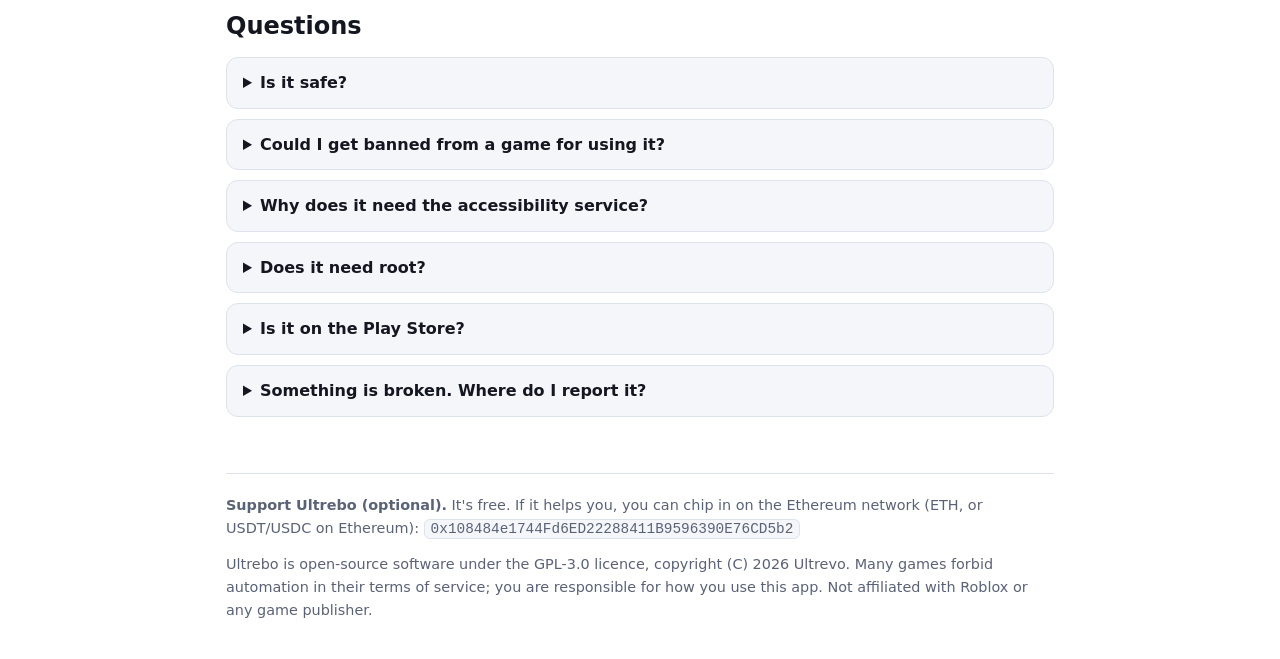
==== commit 9ced0a3d: "Add the computer version to the website: new page, menu links, sitemap" ====
--- a/docs/index.html
+++ b/docs/index.html
@@ -3,9 +3,9 @@
 <head>
 <meta charset="utf-8">
 <meta name="viewport" content="width=device-width, initial-scale=1">
-<title>Ultrebo - tap automation app for Android</title>
-<meta name="description" content="Ultrebo is an open-source Android app that records and replays taps and swipes and can find images and text on screen. See exactly what it does and why it needs each permission.">
-<meta property="og:title" content="Ultrebo - tap automation app for Android">
+<title>Ultrebo - tap and click automation for Android, Windows and Mac</title>
+<meta name="description" content="Ultrebo is a free, open-source macro recorder for Android, Windows and Mac. It records and replays taps and clicks, finds images and text on screen, and handles pop-ups with rules.">
+<meta property="og:title" content="Ultrebo - tap and click automation for Android, Windows and Mac">
 <meta property="og:description" content="Record taps, replay them, and react to images and text on screen. Open source, with every permission explained.">
 <meta name="google-site-verification" content="expB4RWca5_UA6iUgdjvlI29_HcrTDJphARxLdMPjEo" />
 <meta name="robots" content="index,follow">
@@ -51,7 +51,7 @@
 </head>
 <body>
 <div class="wrap">
-<nav class="site" aria-label="Site"><a href="./" aria-current="page">Home</a><a href="install.html">Install guide</a><a href="permissions.html">Permissions</a><a href="https://discord.gg/mAKGfaAWWW">Discord</a><a href="https://github.com/Ultrevo/Ultrebo">Source</a></nav>
+<nav class="site" aria-label="Site"><a href="./" aria-current="page">Home</a><a href="pc.html">Computer version</a><a href="install.html">Phone install guide</a><a href="permissions.html">Permissions</a><a href="https://discord.gg/mAKGfaAWWW">Discord</a><a href="https://github.com/Ultrevo/Ultrebo">Source</a></nav>
 
 <header class="hero">
   <h1>Ultrebo</h1>
@@ -63,6 +63,7 @@
     <a class="btn secondary" href="https://discord.gg/mAKGfaAWWW">Join the Discord</a>
   </div>
   <p class="small">Android 8.0 or newer. Not available for iPhone, because iOS does not let apps tap other apps.</p>
+  <p class="small"><strong>On a computer?</strong> There is also a version for Windows and Mac: <a href="pc.html">Ultrebo for computer</a>.</p>
 </header>
 
 <section>
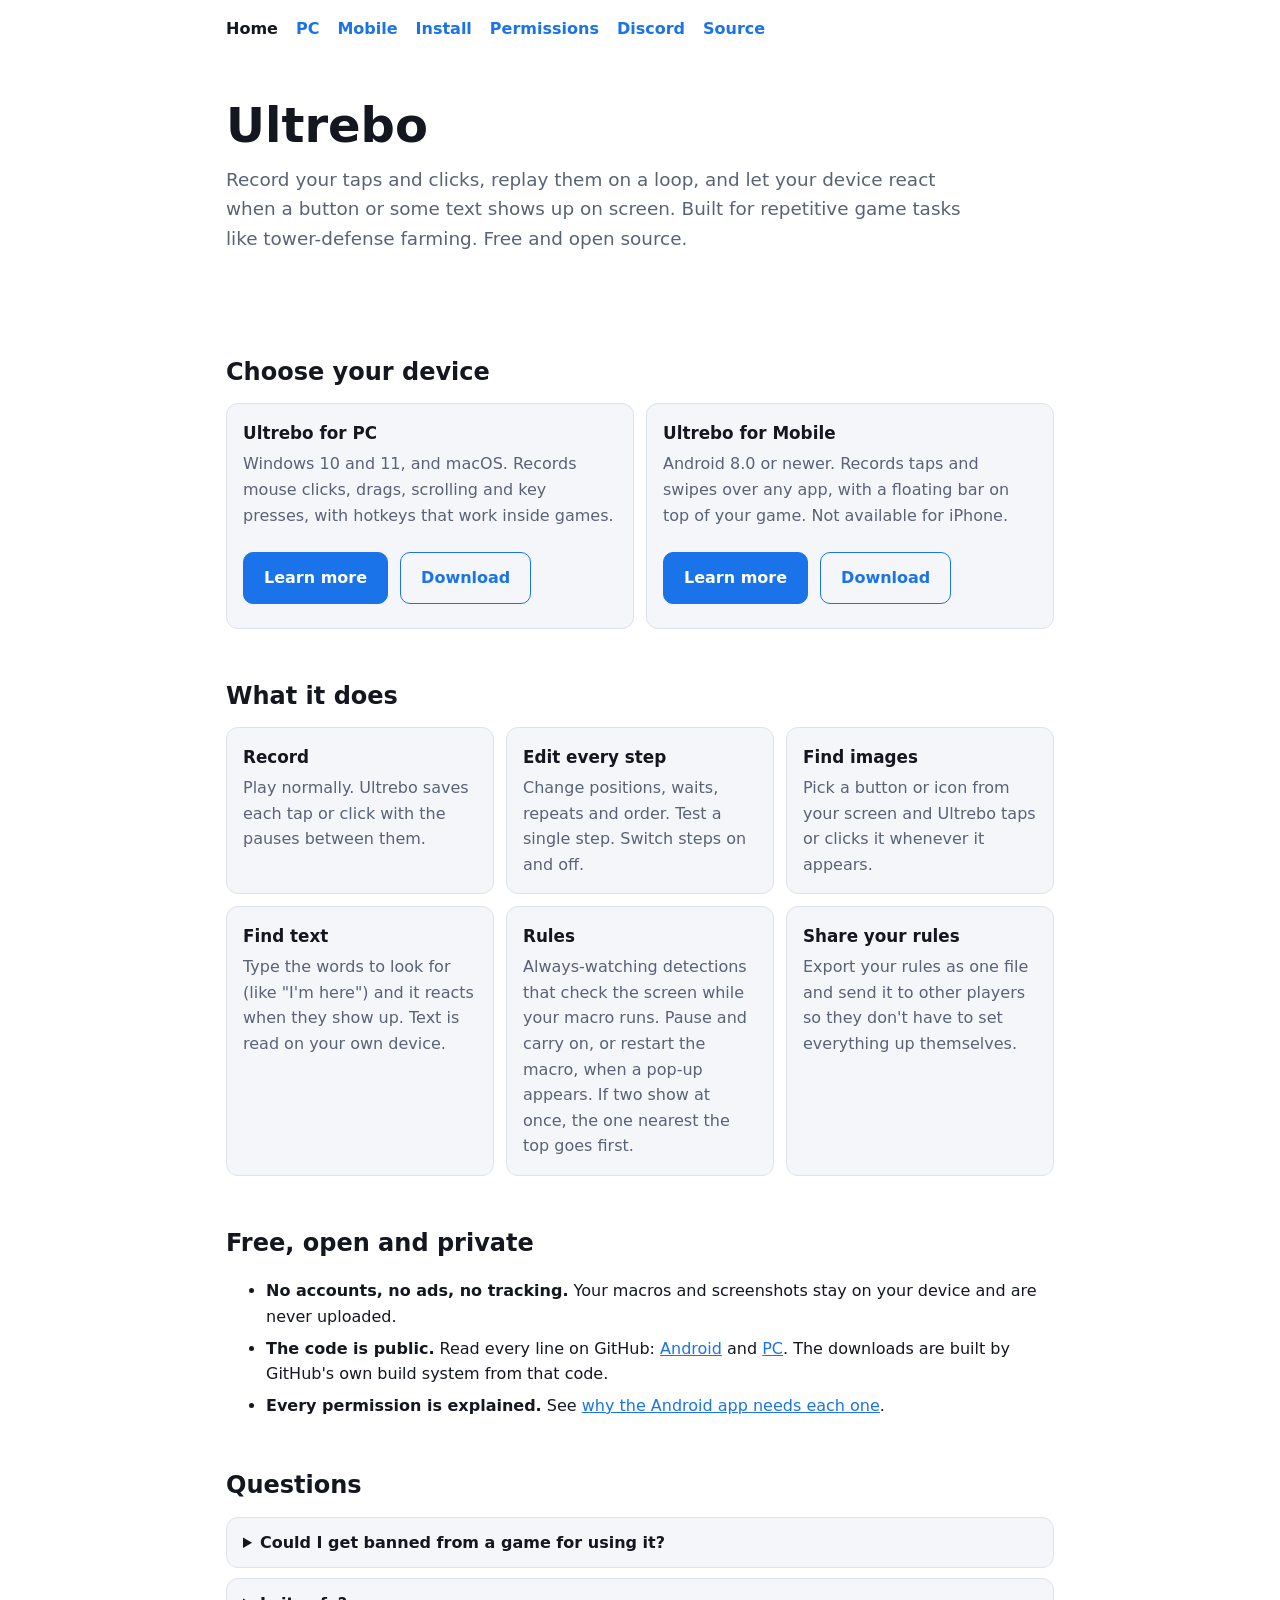
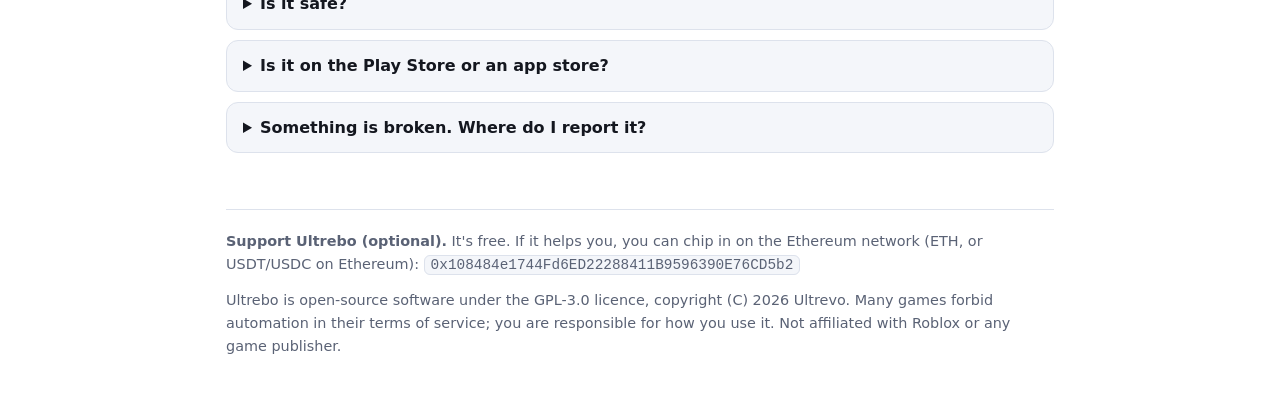
==== commit 1bb86950: "Website menu: Home, PC, Mobile, Install, Permissions; new overview home page and a separate Mobile p" ====
--- a/docs/index.html
+++ b/docs/index.html
@@ -22,8 +22,8 @@
   "@type": "SoftwareApplication",
   "name": "Ultrebo",
   "applicationCategory": "UtilitiesApplication",
-  "operatingSystem": "Android 8.0 or newer",
-  "description": "Records and replays taps and swipes on Android, and can find images and text on screen.",
+  "operatingSystem": "Android 8.0 or newer, Windows 10 or newer, macOS",
+  "description": "Records and replays taps and clicks on Android, Windows and macOS, and can find images and text on screen.",
   "url": "https://ultrevo.github.io/Ultrebo/",
   "downloadUrl": "https://github.com/Ultrevo/Ultrebo/releases/latest",
   "license": "https://www.gnu.org/licenses/gpl-3.0.html",
@@ -31,144 +31,78 @@
 }
 </script>
 <link rel="stylesheet" href="style.css?v=4">
-<style>
-  /* Screenshot gallery: swipeable row on phones, three side-by-side cards on wider screens. */
-  .shots { display: flex; gap: 16px; overflow-x: auto; scroll-snap-type: x mandatory;
-           padding: 4px 0 12px; margin-top: 12px; -webkit-overflow-scrolling: touch; }
-  .shots figure { flex: 0 0 min(250px, 72%); scroll-snap-align: start; margin: 0;
-                  background: var(--surface); border: 1px solid var(--border); border-radius: 16px; padding: 10px; }
-  .shots img { width: 100%; height: auto; display: block; border-radius: 10px; }
-  .shots figcaption { font-size: .9rem; color: var(--text); margin: 10px 4px 4px; line-height: 1.4; }
-  @media (min-width: 720px) {
-    .shots { display: grid; grid-template-columns: repeat(3, 1fr); overflow: visible; }
-    .shots figure { flex: none; }
-  }
-  .shot-single { max-width: 260px; margin: 12px 0 20px; }
-  .shot-single img { width: 100%; height: auto; display: block; border-radius: 16px; border: 1px solid var(--border); }
-  .shot-single figcaption { font-size: .9rem; color: var(--muted); margin-top: 8px; }
-</style>
 
 </head>
 <body>
 <div class="wrap">
-<nav class="site" aria-label="Site"><a href="./" aria-current="page">Home</a><a href="pc.html">Computer version</a><a href="install.html">Phone install guide</a><a href="permissions.html">Permissions</a><a href="https://discord.gg/mAKGfaAWWW">Discord</a><a href="https://github.com/Ultrevo/Ultrebo">Source</a></nav>
+<nav class="site" aria-label="Site"><a href="./" aria-current="page">Home</a><a href="pc.html">PC</a><a href="mobile.html">Mobile</a><a href="install.html">Install</a><a href="permissions.html">Permissions</a><a href="https://discord.gg/mAKGfaAWWW">Discord</a><a href="https://github.com/Ultrevo/Ultrebo">Source</a></nav>
 
 <header class="hero">
   <h1>Ultrebo</h1>
-  <p class="lead">Record your taps and swipes, replay them on a loop, and let your phone react when a button
-  or some text shows up on screen. Built for repetitive game tasks like tower-defense farming.</p>
-  <div class="buttons">
-    <a class="btn primary" href="https://github.com/Ultrevo/Ultrebo/releases/latest">Download the APK</a>
-    <a class="btn secondary" href="https://github.com/Ultrevo/Ultrebo">View the source code</a>
-    <a class="btn secondary" href="https://discord.gg/mAKGfaAWWW">Join the Discord</a>
+  <p class="lead">Record your taps and clicks, replay them on a loop, and let your device react when a button
+  or some text shows up on screen. Built for repetitive game tasks like tower-defense farming. Free and open source.</p>
+</header>
+
+<section>
+  <h2>Choose your device</h2>
+  <div class="grid">
+    <div class="card">
+      <h3>Ultrebo for PC</h3>
+      <p>Windows 10 and 11, and macOS. Records mouse clicks, drags, scrolling and key presses, with hotkeys that work inside games.</p>
+      <div class="buttons">
+        <a class="btn primary" href="pc.html">Learn more</a>
+        <a class="btn secondary" href="https://github.com/Ultrevo/Ultrebo-pc/releases/latest">Download</a>
+      </div>
+    </div>
+    <div class="card">
+      <h3>Ultrebo for Mobile</h3>
+      <p>Android 8.0 or newer. Records taps and swipes over any app, with a floating bar on top of your game. Not available for iPhone.</p>
+      <div class="buttons">
+        <a class="btn primary" href="mobile.html">Learn more</a>
+        <a class="btn secondary" href="https://github.com/Ultrevo/Ultrebo/releases/latest">Download</a>
+      </div>
+    </div>
   </div>
-  <p class="small">Android 8.0 or newer. Not available for iPhone, because iOS does not let apps tap other apps.</p>
-  <p class="small"><strong>On a computer?</strong> There is also a version for Windows and Mac: <a href="pc.html">Ultrebo for computer</a>.</p>
-</header>
+</section>
 
 <section>
   <h2>What it does</h2>
   <div class="grid">
-    <div class="card"><h3>Record</h3><p>Play normally with a small floating bar on top. Ultrebo saves each tap and swipe with the pauses between them.</p></div>
-    <div class="card"><h3>Edit every step</h3><p>Change positions, delays, repeats and order. Test a single step. Switch steps on and off.</p></div>
-    <div class="card"><h3>Find images</h3><p>Crop a button or icon from your screen and Ultrebo taps it whenever it appears.</p></div>
-    <div class="card"><h3>Find text</h3><p>Type the words to look for (like "I'm here") and it taps them when they show up.</p></div>
-    <div class="card"><h3>Rules</h3><p>Always-watching detections that check the screen while your macro runs. Pause and carry on, or restart the macro, when a pop-up appears. Add as many as you like; if two show at once, the one nearest the top goes first.</p></div>
-    <div class="card"><h3>You choose how often</h3><p>Set how often it looks at the screen, from several times a second to every few seconds, to save battery.</p></div>
+    <div class="card"><h3>Record</h3><p>Play normally. Ultrebo saves each tap or click with the pauses between them.</p></div>
+    <div class="card"><h3>Edit every step</h3><p>Change positions, waits, repeats and order. Test a single step. Switch steps on and off.</p></div>
+    <div class="card"><h3>Find images</h3><p>Pick a button or icon from your screen and Ultrebo taps or clicks it whenever it appears.</p></div>
+    <div class="card"><h3>Find text</h3><p>Type the words to look for (like "I'm here") and it reacts when they show up. Text is read on your own device.</p></div>
+    <div class="card"><h3>Rules</h3><p>Always-watching detections that check the screen while your macro runs. Pause and carry on, or restart the macro, when a pop-up appears. If two show at once, the one nearest the top goes first.</p></div>
+    <div class="card"><h3>Share your rules</h3><p>Export your rules as one file and send it to other players so they don't have to set everything up themselves.</p></div>
   </div>
 </section>
 
 <section>
-  <h2>A look inside</h2>
-  <div class="shots">
-    <figure>
-      <img src="img/add-step.webp" width="540" height="1095" loading="lazy"
-           alt="Ultrebo's Add step menu listing four options: record inputs in the game, tap or swipe, find a picture on screen, and find text on screen">
-      <figcaption>Add steps by recording in the game, typing a position, or finding a picture or text.</figcaption>
-    </figure>
-    <figure>
-      <img src="img/settings.webp" width="540" height="1095" loading="lazy"
-           alt="Ultrebo's macro settings screen with run mode, loop count, pause between loops and how often to check the screen">
-      <figcaption>Choose how the macro runs, and how often it looks at the screen.</figcaption>
-    </figure>
-    <figure>
-      <img src="img/about.webp" width="540" height="1095" loading="lazy"
-           alt="Ultrebo's About screen with its privacy summary, the update-check switch and a link to the Discord server">
-      <figcaption>Privacy, the update-check switch and help, all in one place.</figcaption>
-    </figure>
-  </div>
-</section>
-
-<section id="permissions">
-  <h2>Why each permission?</h2>
-  <p>Ultrebo asks for a few sensitive permissions because tapping for you needs them. Here is exactly what each one
-  is used for, and nothing else. See <a href="permissions.html">permissions explained in detail</a>.</p>
-  <table>
-    <thead><tr><th>Permission</th><th>What it is used for</th></tr></thead>
-    <tbody>
-      <tr><td class="perm">Accessibility service</td>
-        <td>This is how every auto-clicker app taps for you. Ultrebo uses it only to perform the taps and swipes
-        in your macros and to show its floating RUN / REC bar. It does not ask for permission to read the content of other apps.</td></tr>
-      <tr><td class="perm">Screen capture <span class="tag">optional</span></td>
-        <td>Only needed for image and text steps, so Ultrebo can look at the screen and find your target. Frames are
-        checked in memory on your phone and thrown away. The only picture ever saved is the small region you crop yourself.
-        Android asks you again each time the app restarts.</td></tr>
-      <tr><td class="perm">Notifications</td>
-        <td>Android requires a visible notice while screen capture is on. That is the only notification Ultrebo shows.</td></tr>
-      <tr><td class="perm">Internet</td>
-        <td>Used to ask GitHub whether a newer version exists, and to download it if you tap Update. You can turn the check off.
-        The text-recognition library (Google ML Kit) runs on your phone, but it may send anonymous usage statistics to Google,
-        never your screen content.</td></tr>
-      <tr><td class="perm">Install unknown apps <span class="tag">optional</span></td>
-        <td>Only used by the in-app updater, to install Ultrebo's own new version. Android only accepts an update
-        signed with the same key as the app you have.</td></tr>
-    </tbody>
-  </table>
-  <p class="small" style="margin-top:12px">Your macros and cropped images are stored privately on your phone and are never uploaded.
-  There are no ads and no accounts at the moment.</p>
-</section>
-
-<section>
-  <h2>Check it yourself</h2>
+  <h2>Free, open and private</h2>
   <ul>
-    <li><strong>The code is public.</strong> Read every line on <a href="https://github.com/Ultrevo/Ultrebo">GitHub</a>.</li>
-    <li><strong>Built in the open.</strong> The downloadable APK is built by GitHub's own build system from that code, and the release page lists its SHA-256 checksum.</li>
-    <li><strong>Scan it.</strong> Upload the APK to <a href="https://www.virustotal.com">VirusTotal</a> if you want a second opinion.</li>
+    <li><strong>No accounts, no ads, no tracking.</strong> Your macros and screenshots stay on your device and are never uploaded.</li>
+    <li><strong>The code is public.</strong> Read every line on GitHub: <a href="https://github.com/Ultrevo/Ultrebo">Android</a> and <a href="https://github.com/Ultrevo/Ultrebo-pc">PC</a>. The downloads are built by GitHub's own build system from that code.</li>
+    <li><strong>Every permission is explained.</strong> See <a href="permissions.html">why the Android app needs each one</a>.</li>
   </ul>
 </section>
 
 <section>
-  <h2>Install</h2>
-  <p>The short version is below. For step-by-step help, see the <a href="install.html">full install guide</a>.</p>
-  <ol>
-    <li>On your phone, open the <a href="https://github.com/Ultrevo/Ultrebo/releases/latest">latest release</a> and download <code>Ultrebo-….apk</code>.</li>
-    <li>Tap the file and allow "Install unknown apps" for your browser or Files app when Android asks.</li>
-    <li>Open Ultrebo. The <strong>Get started</strong> guide walks you through the permissions and disappears once they are on.</li>
-    <li>If Android says a setting is "restricted", the guide shows how to allow it (Android blocks apps installed outside the Play Store until you do).</li>
-  </ol>
-</section>
-
-<section>
   <h2>Questions</h2>
-  <details><summary>Is it safe?</summary>
-    <p>Everything it does is described above and in the open-source code. It has no ads or accounts and does not upload your macros or screenshots. As with any app, only install it if you are comfortable with that.</p></details>
   <details><summary>Could I get banned from a game for using it?</summary>
     <p>Possibly. Many games forbid automation in their rules and may suspend accounts that use it. Ultrebo does not hide itself or avoid detection. You are responsible for how you use it.</p></details>
-  <details><summary>Why does it need the accessibility service?</summary>
-    <p>It is the only official way an Android app can tap and swipe on other apps. Every auto-clicker uses it.</p></details>
-  <details><summary>Does it need root?</summary>
-    <p>No.</p></details>
-  <details><summary>Is it on the Play Store?</summary>
+  <details><summary>Is it safe?</summary>
+    <p>Everything it does is described on these pages and in the open-source code. It has no ads or accounts and does not upload your macros or screenshots. As with any program, only install it if you are comfortable with that.</p></details>
+  <details><summary>Is it on the Play Store or an app store?</summary>
     <p>No. Apps that automate taps are very restricted there, so Ultrebo is distributed from GitHub.</p></details>
   <details><summary>Something is broken. Where do I report it?</summary>
-    <p>Join the <a href="https://discord.gg/mAKGfaAWWW">Discord server</a> and open a support ticket, or open an issue on <a href="https://github.com/Ultrevo/Ultrebo/issues">GitHub</a>. Say your phone model and Android version.</p></details>
+    <p>Join the <a href="https://discord.gg/mAKGfaAWWW">Discord server</a> and open a support ticket, or open an issue on GitHub. Say your device and what you did.</p></details>
 </section>
 
 <footer>
   <p class="small"><strong>Support Ultrebo (optional).</strong> It's free. If it helps you, you can chip in on the Ethereum network (ETH, or USDT/USDC on Ethereum):
   <code style="word-break:break-all">0x108484e1744Fd6ED22288411B9596390E76CD5b2</code></p>
   <p class="small">Ultrebo is open-source software under the GPL-3.0 licence, copyright (C) 2026 Ultrevo. Many games forbid automation in their terms of service;
-  you are responsible for how you use this app. Not affiliated with Roblox or any game publisher.</p>
+  you are responsible for how you use it. Not affiliated with Roblox or any game publisher.</p>
 </footer>
 
 </div>
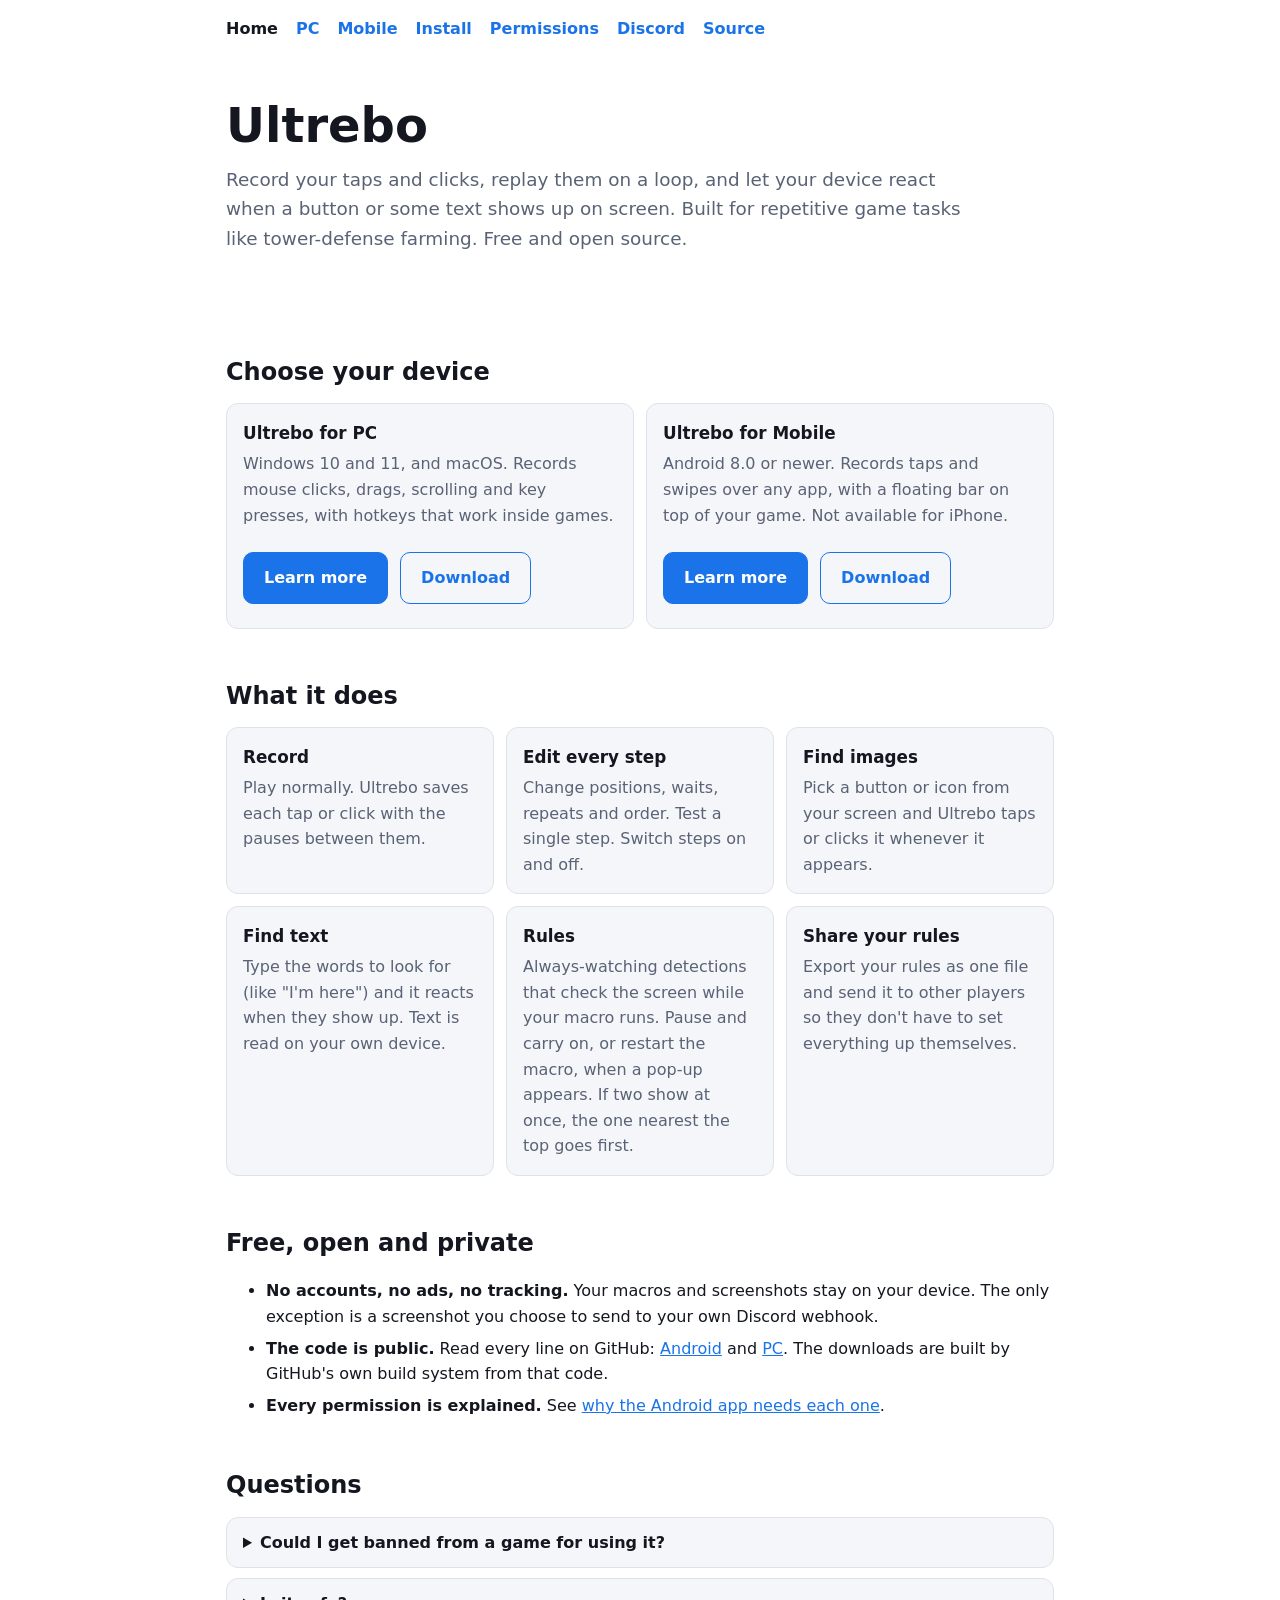
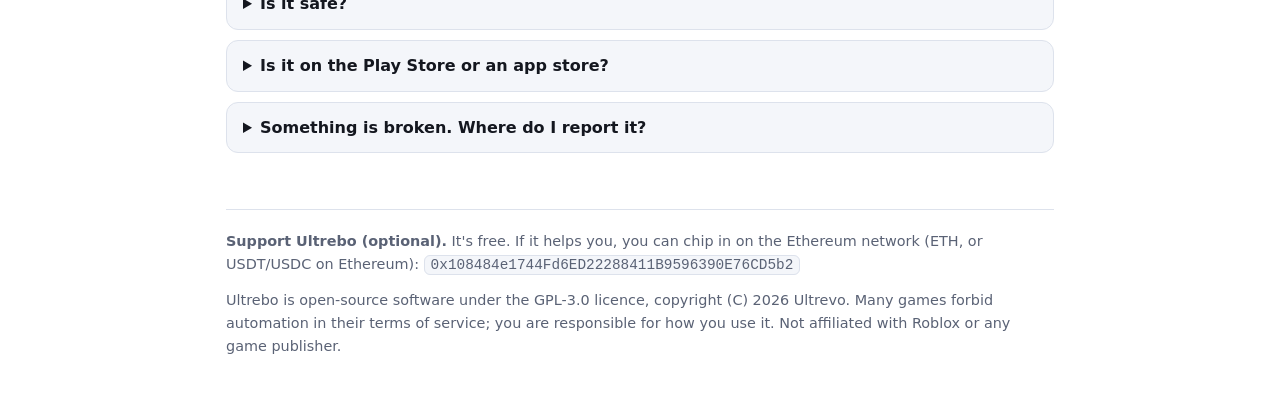
==== commit 5d710e90: "Docs: describe Discord alerts and keep the privacy wording accurate" ====
--- a/docs/index.html
+++ b/docs/index.html
@@ -80,7 +80,7 @@
 <section>
   <h2>Free, open and private</h2>
   <ul>
-    <li><strong>No accounts, no ads, no tracking.</strong> Your macros and screenshots stay on your device and are never uploaded.</li>
+    <li><strong>No accounts, no ads, no tracking.</strong> Your macros and screenshots stay on your device. The only exception is a screenshot you choose to send to your own Discord webhook.</li>
     <li><strong>The code is public.</strong> Read every line on GitHub: <a href="https://github.com/Ultrevo/Ultrebo">Android</a> and <a href="https://github.com/Ultrevo/Ultrebo-pc">PC</a>. The downloads are built by GitHub's own build system from that code.</li>
     <li><strong>Every permission is explained.</strong> See <a href="permissions.html">why the Android app needs each one</a>.</li>
   </ul>
@@ -91,7 +91,7 @@
   <details><summary>Could I get banned from a game for using it?</summary>
     <p>Possibly. Many games forbid automation in their rules and may suspend accounts that use it. Ultrebo does not hide itself or avoid detection. You are responsible for how you use it.</p></details>
   <details><summary>Is it safe?</summary>
-    <p>Everything it does is described on these pages and in the open-source code. It has no ads or accounts and does not upload your macros or screenshots. As with any program, only install it if you are comfortable with that.</p></details>
+    <p>Everything it does is described on these pages and in the open-source code. It has no ads or accounts and does not upload your macros or screenshots, except a screenshot you choose to send to your own Discord webhook. As with any program, only install it if you are comfortable with that.</p></details>
   <details><summary>Is it on the Play Store or an app store?</summary>
     <p>No. Apps that automate taps are very restricted there, so Ultrebo is distributed from GitHub.</p></details>
   <details><summary>Something is broken. Where do I report it?</summary>
